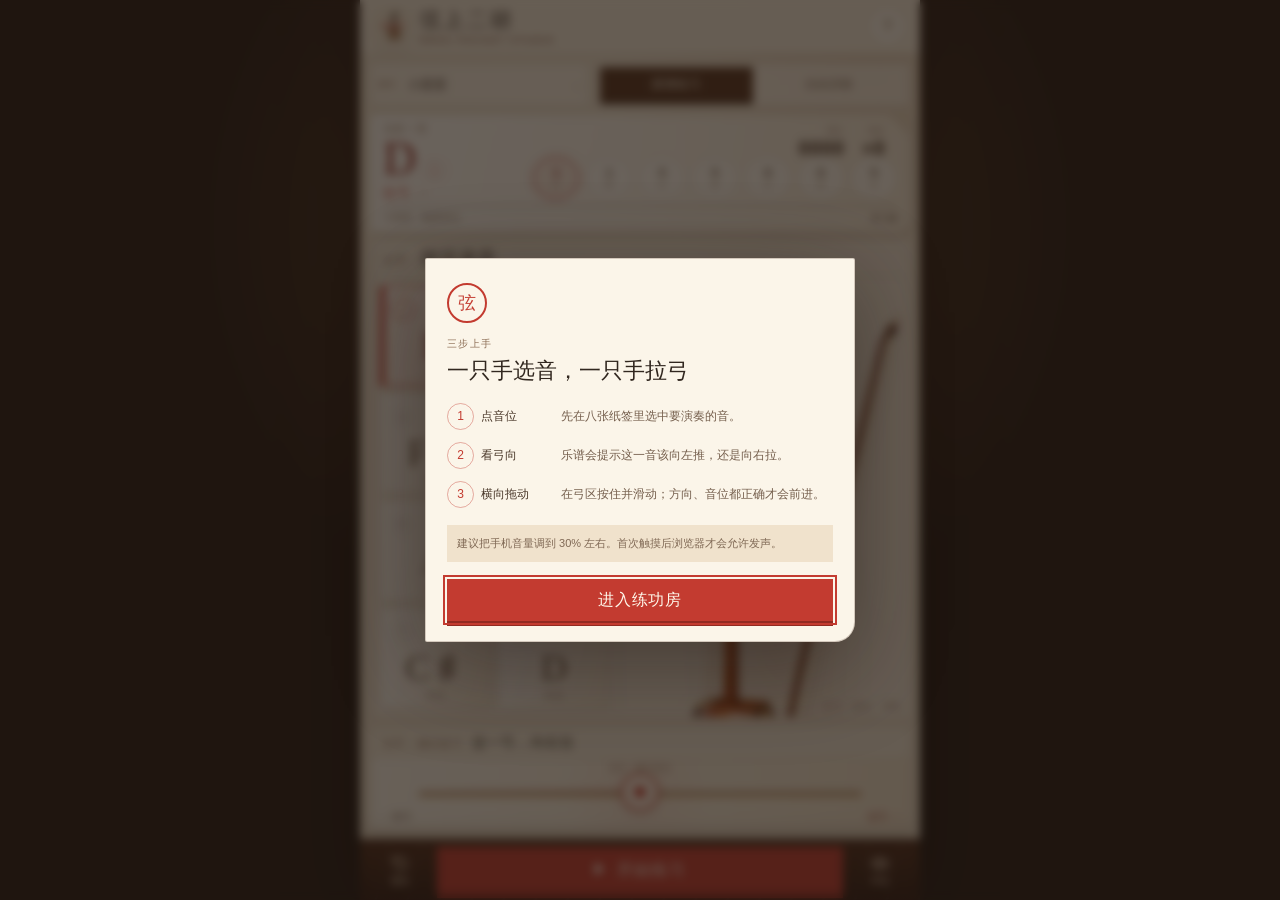
==== index.html @ b18b6581 "Deploy approved prototype-aligned UI" ====
<!doctype html>
<html lang="zh-CN">
  <head>
    <meta charset="UTF-8" />
    <meta name="viewport" content="width=device-width, initial-scale=1, viewport-fit=cover" />
    <meta name="theme-color" content="#efe4cf" />
    <meta name="apple-mobile-web-app-capable" content="yes" />
    <meta name="apple-mobile-web-app-status-bar-style" content="default" />
    <meta name="description" content="为手机触控设计的二胡模拟器与入门练习小游戏" />
    <link rel="manifest" href="./manifest.webmanifest" />
    <link rel="icon" href="./icon.svg" type="image/svg+xml" />
    <title>弦上二胡 · 手机练功房</title>
    <link rel="stylesheet" href="./styles.css" />
  </head>
  <body>
    <div class="app-shell">
      <header class="topbar">
        <div class="brand">
          <img src="./icon.svg" alt="" width="42" height="42" />
          <div>
            <p>ERHU POCKET STUDIO</p>
            <h1>弦上二胡</h1>
          </div>
        </div>
        <button id="helpButton" class="icon-button" type="button" aria-label="打开玩法说明">?</button>
      </header>

      <main class="game" aria-label="手机二胡模拟器">
        <section class="mode-row" aria-label="演奏模式">
          <label class="song-select-wrap" for="songSelect">
            <span>曲目</span>
            <select id="songSelect" aria-label="选择练习曲目"></select>
          </label>
          <div class="segmented-control">
            <button type="button" class="active" data-mode="practice" aria-pressed="true">跟谱练习</button>
            <button type="button" data-mode="free" aria-pressed="false">自由演奏</button>
          </div>
        </section>

        <section class="score-paper" aria-label="乐谱和成绩">
          <div class="score-heading">
            <div>
              <p class="micro-label" id="pieceEyebrow">当前一音 · 拉弓</p>
              <div class="current-note">
                <strong id="currentNote">D</strong>
                <span id="currentScale">1</span>
              </div>
              <span id="scoreBowDirection" class="score-bow-direction">拉弓 →</span>
            </div>
            <div class="stats" aria-label="当前成绩">
              <div><span>得分</span><b id="score">0000</b></div>
              <div><span>连击</span><b id="combo">×0</b></div>
            </div>
          </div>

          <div id="noteLane" class="note-lane" aria-label="接下来的乐谱"></div>
          <div class="progress-track" aria-hidden="true"><span id="progressBar"></span></div>
          <div class="progress-copy"><span id="songSubtitle">八拍入门 · 熟悉音位</span><b id="progressText">0 / 14</b></div>
        </section>

        <section class="instrument-stage" aria-label="二胡音位选择">
          <div class="stage-copy">
            <h2><small>左手 ·</small> 按弦选音</h2>
          </div>

          <div class="instrument-grid">
            <div id="pitchGrid" class="pitch-grid"></div>

            <div class="erhu-illustration" aria-hidden="true">
              <img class="erhu-art" src="./erhu-bow-v2.png" alt="" />
              <span class="erhu-seal">二胡</span>
              <span class="instrument-caption">长弓 · 两弦 · 琴筒</span>
            </div>
          </div>
        </section>

        <section class="bow-section" aria-label="右手拉弓区">
          <div class="bow-heading">
            <div>
              <p class="micro-label">右手 · 横向拖弓</p>
              <h2 id="bowTitle">这一弓，向右拉</h2>
            </div>
            <span id="bowBadge" class="bow-badge">拉弓 →</span>
          </div>

          <button id="bowPad" class="bow-pad target-pull" type="button" aria-label="按住并横向拖动琴弓">
            <span class="bow-ink" aria-hidden="true"></span>
            <span class="bow-line" aria-hidden="true"></span>
            <span class="bow-knob" aria-hidden="true"><i></i></span>
            <span class="bow-copy bow-left">← 推弓</span>
            <span class="bow-copy bow-right">拉弓 →</span>
            <span class="gesture-hint" aria-hidden="true">按住 · 横向拖动</span>
          </button>
        </section>

        <section class="feedback-card" aria-live="polite" aria-atomic="true">
          <span id="feedbackDot" class="feedback-dot"></span>
          <p id="feedback">先点“开始练习”，音符会等你慢慢拉。</p>
          <b id="accuracy">准确率 100%</b>
        </section>
      </main>

      <footer class="practice-dock">
        <button id="resetButton" class="secondary-button" type="button" aria-label="重新开始">
          <svg viewBox="0 0 24 24" aria-hidden="true"><path d="M4 4v6h6M5.7 15a7 7 0 1 0 .3-6.4L4 10" /></svg>
          <span>重来</span>
        </button>
        <button id="startButton" class="primary-button" type="button">
          <span class="play-icon" aria-hidden="true"></span>
          <span id="startButtonText">开始练习</span>
        </button>
        <button id="soundButton" class="secondary-button" type="button" aria-pressed="false" aria-label="关闭声音">
          <svg viewBox="0 0 24 24" aria-hidden="true"><path d="M11 5 6 9H3v6h3l5 4V5Zm4 4a4 4 0 0 1 0 6m2-9a8 8 0 0 1 0 12" /></svg>
          <span>声音</span>
        </button>
      </footer>
    </div>

    <dialog id="guideDialog" class="paper-dialog">
      <div class="dialog-seal" aria-hidden="true">弦</div>
      <p class="micro-label">三步上手</p>
      <h2>一只手选音，一只手拉弓</h2>
      <ol>
        <li><b>点音位</b><span>先在八张纸签里选中要演奏的音。</span></li>
        <li><b>看弓向</b><span>乐谱会提示这一音该向左推，还是向右拉。</span></li>
        <li><b>横向拖动</b><span>在弓区按住并滑动；方向、音位都正确才会前进。</span></li>
      </ol>
      <p class="dialog-tip">建议把手机音量调到 30% 左右。首次触摸后浏览器才会允许发声。</p>
      <button id="enterButton" class="primary-button" type="button">进入练功房</button>
    </dialog>

    <dialog id="resultDialog" class="paper-dialog result-dialog">
      <div class="result-mark" aria-hidden="true">成</div>
      <p class="micro-label">本曲完成</p>
      <h2 id="resultTitle">稳稳拉完《小星星》</h2>
      <div class="result-stats">
        <div><span>得分</span><b id="resultScore">1400</b></div>
        <div><span>准确率</span><b id="resultAccuracy">100%</b></div>
        <div><span>最高连击</span><b id="resultCombo">14</b></div>
      </div>
      <div class="result-actions">
        <button id="resultFreeButton" class="text-button" type="button">自由拉一会儿</button>
        <button id="resultReplayButton" class="primary-button" type="button">再奏一遍</button>
      </div>
    </dialog>

    <script type="module" src="./game.js"></script>
  </body>
</html>
---- styles.css ----
:root {
  color-scheme: light;
  font-family: "Songti SC", "Noto Serif SC", "STSong", "PingFang SC", serif;
  color: #31271f;
  background: #241a14;
  font-synthesis: none;
  --paper: #efe4cf;
  --paper-light: #fbf5e9;
  --ink: #31271f;
  --muted: #876f5b;
  --wood: #56341f;
  --wood-dark: #2d1b12;
  --cinnabar: #c33b30;
  --cinnabar-dark: #922a22;
  --line: rgba(69, 48, 31, 0.17);
  --safe-top: env(safe-area-inset-top, 0px);
  --safe-bottom: env(safe-area-inset-bottom, 0px);
}

* { box-sizing: border-box; }

html,
body {
  width: 100%;
  min-width: 320px;
  height: 100%;
  min-height: 100%;
  margin: 0;
  overflow: hidden;
  background: #241a14;
  overscroll-behavior: none;
  -webkit-text-size-adjust: 100%;
  -webkit-tap-highlight-color: transparent;
}

button,
select { font: inherit; }
button { -webkit-tap-highlight-color: transparent; }
button:focus-visible,
select:focus-visible { outline: 2px solid var(--cinnabar); outline-offset: 2px; }

.app-shell {
  position: relative;
  isolation: isolate;
  display: grid;
  grid-template-rows: auto minmax(0, 1fr) auto;
  width: min(100%, 560px);
  height: 100vh;
  height: 100dvh;
  min-height: 480px;
  margin: 0 auto;
  overflow: hidden;
  background:
    radial-gradient(circle at 91% 6%, rgba(170, 115, 68, 0.12), transparent 27%),
    linear-gradient(94deg, rgba(83, 56, 34, 0.022) 1px, transparent 1px),
    linear-gradient(2deg, rgba(83, 56, 34, 0.018) 1px, transparent 1px),
    var(--paper);
  background-size: auto, 13px 13px, 17px 17px, auto;
  box-shadow: 0 0 70px rgba(0, 0, 0, 0.34);
}

.app-shell::before {
  position: absolute;
  z-index: -1;
  inset: 0;
  content: "";
  pointer-events: none;
  background: radial-gradient(circle at 45% 30%, transparent, rgba(91, 56, 32, 0.06));
}

.topbar {
  position: relative;
  z-index: 8;
  display: flex;
  align-items: center;
  justify-content: space-between;
  min-height: calc(54px + var(--safe-top));
  padding: max(7px, var(--safe-top)) 14px 7px;
  border-bottom: 1px solid var(--line);
  background: rgba(246, 237, 220, 0.9);
  backdrop-filter: blur(16px);
}

.brand { display: flex; align-items: center; gap: 9px; }
.brand img { width: 37px; height: 37px; border-radius: 10px; box-shadow: 0 4px 12px rgba(65, 38, 22, 0.1); }

.brand p,
.micro-label {
  margin: 0;
  color: #8a6b52;
  font-family: ui-sans-serif, -apple-system, BlinkMacSystemFont, "PingFang SC", sans-serif;
  font-size: clamp(8px, 1.1vh, 10px);
  font-weight: 700;
  letter-spacing: 0.13em;
  text-transform: uppercase;
}

.brand h1 {
  margin: 1px 0 0;
  font-size: clamp(17px, 2.5vh, 21px);
  font-weight: 650;
  line-height: 1.05;
  letter-spacing: 0.11em;
}

.icon-button {
  display: grid;
  place-items: center;
  width: 37px;
  height: 37px;
  padding: 0;
  border: 1px solid rgba(73, 49, 31, 0.16);
  border-radius: 50%;
  color: #725742;
  background: rgba(255, 251, 241, 0.58);
  font-family: ui-sans-serif, sans-serif;
  font-size: 16px;
}

.game {
  display: grid;
  grid-template-rows: clamp(36px, 5.5vh, 43px) clamp(92px, 16vh, 132px) minmax(190px, 1fr) clamp(67px, 11.5vh, 92px) clamp(24px, 3.8vh, 30px);
  gap: clamp(5px, 0.9vh, 8px);
  min-height: 0;
  padding: clamp(6px, 1vh, 9px) 10px;
  overflow: hidden;
}

.mode-row {
  display: grid;
  grid-template-columns: minmax(110px, 0.82fr) minmax(174px, 1.18fr);
  gap: 7px;
  min-height: 0;
}

.segmented-control,
.song-select-wrap { min-height: 0; border: 1px solid var(--line); background: rgba(255, 250, 239, 0.52); }
.segmented-control { display: grid; grid-template-columns: 1fr 1fr; padding: 3px; }

.segmented-control button {
  min-width: 0;
  padding: 0 3px;
  border: 0;
  color: #806b57;
  background: transparent;
  font-family: ui-sans-serif, -apple-system, BlinkMacSystemFont, "PingFang SC", sans-serif;
  font-size: clamp(10px, 1.45vh, 12px);
  font-weight: 650;
  white-space: nowrap;
}

.segmented-control button.active { color: #fff8e9; background: var(--wood); box-shadow: 0 2px 0 var(--wood-dark); }

.song-select-wrap {
  position: relative;
  display: grid;
  grid-template-columns: 30px minmax(0, 1fr);
  align-items: center;
  padding: 0 7px;
}

.song-select-wrap::after {
  position: absolute;
  top: 50%;
  right: 7px;
  content: "⌄";
  color: #9c7d60;
  pointer-events: none;
  transform: translateY(-54%);
}

.song-select-wrap > span {
  color: #9c7d60;
  font-family: ui-sans-serif, -apple-system, BlinkMacSystemFont, "PingFang SC", sans-serif;
  font-size: 9px;
}

.song-select-wrap select {
  width: 100%;
  height: 100%;
  min-width: 0;
  padding: 0 15px 0 0;
  overflow: hidden;
  border: 0;
  appearance: none;
  color: #463528;
  background: transparent;
  font-size: clamp(11px, 1.7vh, 13px);
  font-weight: 700;
  text-overflow: ellipsis;
}

.score-paper {
  position: relative;
  min-height: 0;
  padding: clamp(8px, 1.35vh, 12px) 12px clamp(6px, 1vh, 9px);
  overflow: hidden;
  border: 1px solid rgba(75, 51, 31, 0.16);
  border-radius: 2px 2px 13px 2px;
  background:
    linear-gradient(105deg, rgba(255, 253, 247, 0.92), rgba(247, 237, 218, 0.74)),
    repeating-linear-gradient(0deg, transparent 0 5px, rgba(84, 60, 36, 0.026) 6px);
  box-shadow: 5px 6px 0 rgba(76, 49, 27, 0.05);
}

.score-paper::after { position: absolute; top: 0; right: 0; content: ""; border-top: 21px solid #dfcfb3; border-left: 21px solid transparent; opacity: 0.72; }
.score-heading { display: flex; align-items: flex-start; justify-content: space-between; gap: 10px; }
.current-note { display: flex; align-items: baseline; gap: 7px; margin-top: 1px; }

.current-note strong {
  color: var(--cinnabar-dark);
  font-family: Georgia, "Times New Roman", serif;
  font-size: clamp(27px, 4.9vh, 39px);
  font-weight: 500;
  line-height: 0.94;
}

.current-note span {
  display: grid;
  place-items: center;
  min-width: 22px;
  height: 22px;
  border: 1px solid rgba(190, 60, 48, 0.34);
  border-radius: 50%;
  color: var(--cinnabar);
  font-family: ui-sans-serif, sans-serif;
  font-size: 10px;
}

.stats { display: flex; align-items: flex-start; gap: clamp(11px, 3vw, 18px); padding-right: 13px; }
.stats div { text-align: right; }

.stats span,
.progress-copy,
.feedback-card,
.bow-badge,
.pitch-key small,
.key-number,
.scale-note,
.bow-copy,
.gesture-hint,
.instrument-caption,
.stage-copy > p { font-family: ui-sans-serif, -apple-system, BlinkMacSystemFont, "PingFang SC", sans-serif; }

.stats span { display: block; color: #927862; font-size: 8px; letter-spacing: 0.08em; }
.stats b { display: block; margin-top: 1px; color: #4d3a2c; font-family: ui-monospace, SFMono-Regular, Menlo, monospace; font-size: clamp(14px, 2.45vh, 19px); font-variant-numeric: tabular-nums; }

.note-lane {
  display: grid;
  grid-template-columns: repeat(7, minmax(0, 1fr));
  gap: clamp(4px, 1.2vw, 7px);
  min-height: 29px;
  margin-top: clamp(4px, 0.8vh, 8px);
}

.note-token {
  position: relative;
  display: grid;
  place-items: center;
  align-content: center;
  min-width: 0;
  min-height: clamp(29px, 5.3vh, 42px);
  border: 1px solid rgba(74, 52, 34, 0.15);
  border-radius: 50%;
  color: #6c5948;
  background: rgba(255, 253, 246, 0.58);
  font-family: ui-sans-serif, -apple-system, BlinkMacSystemFont, "PingFang SC", sans-serif;
}

.note-token b { font-size: clamp(10px, 1.8vh, 13px); line-height: 1; }
.note-token small { margin-top: 1px; color: #a68c75; font-size: clamp(6px, 0.95vh, 8px); }
.note-token.current { border-color: var(--cinnabar); color: var(--cinnabar-dark); background: #f8e9dc; box-shadow: 0 0 0 4px rgba(195, 59, 48, 0.08); }
.note-token.free-note { font-weight: 700; }
.progress-track { height: 4px; margin-top: clamp(4px, 0.7vh, 7px); overflow: hidden; background: rgba(76, 54, 37, 0.11); }
.progress-track span { display: block; width: 0; height: 100%; background: var(--cinnabar); transition: width 220ms ease; }

.progress-copy {
  display: flex;
  align-items: center;
  justify-content: space-between;
  margin-top: 3px;
  color: #8b745f;
  font-size: clamp(8px, 1.25vh, 10px);
}

.progress-copy b { color: #6d5847; font-variant-numeric: tabular-nums; }

.instrument-stage {
  display: grid;
  grid-template-rows: auto minmax(0, 1fr);
  min-height: 0;
  overflow: hidden;
  border: 1px solid rgba(74, 50, 32, 0.14);
  background: rgba(251, 245, 233, 0.47);
  box-shadow: inset 3px 0 0 rgba(112, 73, 43, 0.12);
}

.stage-copy {
  display: flex;
  align-items: end;
  justify-content: space-between;
  gap: 8px;
  padding: clamp(6px, 1vh, 9px) 10px 5px;
  border-bottom: 1px solid rgba(73, 49, 31, 0.1);
}

.stage-copy h2,
.bow-heading h2 { margin: 1px 0 0; font-size: clamp(14px, 2.1vh, 18px); font-weight: 650; line-height: 1.05; letter-spacing: 0.05em; }
.stage-copy > p { margin: 0; color: #957b65; font-size: clamp(8px, 1.15vh, 10px); white-space: nowrap; }
.stage-copy > p i { display: inline-block; width: 6px; height: 6px; border-radius: 50%; background: var(--cinnabar); }

.instrument-grid {
  display: grid;
  grid-template-columns: minmax(0, 1.04fr) minmax(0, 0.96fr);
  min-height: 0;
  overflow: hidden;
}

.pitch-grid {
  display: grid;
  grid-template-columns: repeat(2, minmax(0, 1fr));
  grid-template-rows: repeat(4, minmax(0, 1fr));
  gap: clamp(4px, 0.75vh, 7px);
  min-width: 0;
  min-height: 0;
  padding: clamp(6px, 0.9vh, 9px);
}

.pitch-key {
  position: relative;
  display: grid;
  grid-template-columns: auto 1fr auto;
  grid-template-rows: 1fr auto;
  align-items: center;
  min-width: 0;
  min-height: 0;
  padding: 3px 6px 2px;
  overflow: hidden;
  border: 1px solid rgba(76, 53, 35, 0.16);
  border-radius: 1px 8px 1px 1px;
  color: #5f4a39;
  background:
    linear-gradient(104deg, rgba(255, 253, 247, 0.9), rgba(240, 226, 203, 0.62)),
    repeating-linear-gradient(0deg, transparent 0 5px, rgba(78, 54, 33, 0.025) 6px);
  box-shadow: 2px 3px 0 rgba(75, 49, 29, 0.055);
  text-align: left;
  transition: border-color 120ms ease, background 120ms ease, transform 120ms ease;
}

.pitch-key::after { position: absolute; top: 0; right: 0; content: ""; border-top: 11px solid rgba(221, 205, 178, 0.75); border-left: 11px solid transparent; }
.pitch-key:active { transform: scale(0.97); }

.pitch-key.active {
  border: 1.5px solid var(--cinnabar);
  color: var(--cinnabar-dark);
  background: linear-gradient(104deg, #fff6eb, #f5dcd0);
  box-shadow: inset 4px 0 0 var(--cinnabar), 2px 3px 0 rgba(126, 38, 31, 0.08);
}

.key-number {
  display: grid;
  grid-row: 1;
  grid-column: 1;
  place-items: center;
  align-self: start;
  width: clamp(16px, 2.5vh, 20px);
  height: clamp(16px, 2.5vh, 20px);
  border: 1px solid rgba(116, 87, 64, 0.28);
  border-radius: 50%;
  font-size: clamp(7px, 1vh, 9px);
}

.pitch-key strong { grid-row: 1; grid-column: 2; justify-self: center; min-width: 0; font-family: Georgia, "Times New Roman", serif; font-size: clamp(18px, 3.4vh, 29px); font-weight: 500; line-height: 1; }
.scale-note { grid-row: 1; grid-column: 3; align-self: center; font-size: clamp(9px, 1.55vh, 12px); font-weight: 700; }
.pitch-key small { grid-row: 2; grid-column: 2 / 4; justify-self: end; color: #9b826e; font-size: clamp(7px, 1.05vh, 9px); }
.pitch-key.active .key-number { border-color: var(--cinnabar); color: var(--cinnabar); }

.erhu-illustration {
  position: relative;
  display: grid;
  place-items: center;
  min-width: 0;
  min-height: 0;
  padding: 4px 5px 13px 2px;
  overflow: hidden;
  border-left: 1px solid rgba(77, 52, 34, 0.12);
  background: radial-gradient(ellipse at 55% 82%, rgba(151, 88, 46, 0.15), transparent 42%);
}

.erhu-svg { display: block; width: 100%; height: 100%; max-height: 100%; overflow: visible; }
.instrument-caption { position: absolute; right: 6px; bottom: 3px; color: #9b8068; font-size: clamp(7px, 1.05vh, 9px); letter-spacing: 0.08em; }
.erhu-string { transition: stroke 140ms ease, stroke-width 140ms ease; }
body[data-string="inner"] .string-inner,
body[data-string="outer"] .string-outer { stroke: var(--cinnabar); stroke-width: 3.4px; }
.erhu-playing-bow { transform-origin: 46px 305px; transition: transform 180ms ease; }
body[data-bowing="pull"] .erhu-playing-bow { transform: translateX(10px) rotate(-1.5deg); }
body[data-bowing="push"] .erhu-playing-bow { transform: translateX(-7px) rotate(1.5deg); }
.svg-sound-waves { opacity: 0; transition: opacity 120ms ease; }
body[data-bowing] .svg-sound-waves { opacity: 0.7; animation: soundPulse 650ms ease-in-out infinite alternate; }

@keyframes soundPulse { to { transform: translateX(4px); opacity: 0.28; } }

.bow-section {
  display: grid;
  grid-template-columns: minmax(108px, 0.66fr) minmax(0, 1.34fr);
  min-height: 0;
  overflow: hidden;
  border: 1px solid rgba(72, 48, 31, 0.14);
  background: rgba(250, 243, 229, 0.52);
}

.bow-heading { display: grid; align-content: center; padding: 6px 8px; border-right: 1px solid rgba(72, 48, 31, 0.12); }

.bow-badge {
  display: inline-flex;
  align-items: center;
  justify-content: center;
  justify-self: start;
  margin-top: 5px;
  padding: 2px 7px;
  border: 1px solid rgba(195, 59, 48, 0.3);
  border-radius: 999px;
  color: var(--cinnabar-dark);
  background: rgba(255, 246, 235, 0.58);
  font-size: clamp(8px, 1.2vh, 10px);
  font-weight: 700;
}

.bow-pad {
  --bow-x: 50%;
  --bow-energy: 0;
  position: relative;
  min-width: 0;
  min-height: 0;
  padding: 0;
  overflow: hidden;
  touch-action: none;
  border: 0;
  color: #755e4b;
  background:
    radial-gradient(circle at var(--bow-x) 50%, rgba(195, 59, 48, calc(0.07 + var(--bow-energy) * 0.09)), transparent 28%),
    linear-gradient(90deg, rgba(255, 253, 246, 0.52), rgba(235, 218, 190, 0.54));
}

.bow-line { position: absolute; top: 45%; right: 11%; left: 11%; height: 2px; background: #8a5437; box-shadow: 0 3px 0 #d2af70; }
.bow-ink { position: absolute; top: calc(45% - 4px); left: 11%; width: calc(var(--bow-x) - 11%); height: 7px; opacity: calc(0.35 + var(--bow-energy) * 0.55); background: linear-gradient(90deg, transparent, rgba(195, 59, 48, 0.38)); }

.bow-knob {
  position: absolute;
  top: 45%;
  left: var(--bow-x);
  display: grid;
  place-items: center;
  width: clamp(25px, 4.8vh, 38px);
  height: clamp(25px, 4.8vh, 38px);
  border: 2px solid var(--cinnabar);
  border-radius: 50%;
  background: #f8eddd;
  box-shadow: 0 3px 9px rgba(79, 43, 25, 0.14);
  transform: translate(-50%, -50%);
  transition: left 70ms linear;
}

.bow-knob i { width: 36%; height: 36%; border-radius: 50%; background: var(--cinnabar); }
.bow-pad.dragging .bow-knob { transform: translate(-50%, -50%) scale(1.08); }
.bow-copy { position: absolute; bottom: 6px; font-size: clamp(7px, 1.05vh, 9px); font-weight: 650; }
.bow-left { left: 8px; }
.bow-right { right: 8px; }
.gesture-hint { position: absolute; top: 5px; left: 50%; color: #a18871; font-size: clamp(7px, 1vh, 9px); white-space: nowrap; transform: translateX(-50%); }
.target-pull .bow-right,
.target-push .bow-left { color: var(--cinnabar-dark); }

.feedback-card {
  display: grid;
  grid-template-columns: auto minmax(0, 1fr) auto;
  align-items: center;
  gap: 7px;
  min-height: 0;
  padding: 0 8px;
  overflow: hidden;
  border: 1px solid rgba(72, 49, 32, 0.12);
  color: #745f4c;
  background: rgba(255, 250, 239, 0.48);
  font-size: clamp(8px, 1.28vh, 10px);
}

.feedback-card p { margin: 0; overflow: hidden; text-overflow: ellipsis; white-space: nowrap; }
.feedback-card b { color: #8f755e; font-size: inherit; white-space: nowrap; }
.feedback-dot { width: 7px; height: 7px; border-radius: 50%; background: #b39a83; }
.feedback-dot.hit { background: #5f8f5c; }
.feedback-dot.miss { background: var(--cinnabar); }

.practice-dock {
  position: relative;
  z-index: 7;
  display: grid;
  grid-template-columns: 60px minmax(0, 1fr) 60px;
  align-items: stretch;
  gap: 7px;
  min-height: calc(61px + var(--safe-bottom));
  padding: 7px 10px calc(7px + var(--safe-bottom));
  border-top: 1px solid rgba(32, 18, 12, 0.62);
  background:
    repeating-linear-gradient(104deg, transparent 0 28px, rgba(255, 255, 255, 0.026) 29px 31px),
    linear-gradient(#4c2a1a, #2e1a12);
  box-shadow: 0 -7px 18px rgba(48, 27, 17, 0.14);
}

.primary-button,
.secondary-button,
.text-button { border: 0; }

.primary-button {
  min-width: 0;
  min-height: 42px;
  padding: 0 15px;
  color: #fff9ec;
  background: var(--cinnabar);
  box-shadow: 0 5px 0 var(--cinnabar-dark);
  font-family: ui-sans-serif, -apple-system, BlinkMacSystemFont, "PingFang SC", sans-serif;
  font-size: clamp(13px, 2vh, 16px);
  font-weight: 750;
  letter-spacing: 0.06em;
}

.primary-button:active { transform: translateY(2px); box-shadow: 0 3px 0 var(--cinnabar-dark); }
.primary-button:disabled { opacity: 0.58; }
.primary-button.paused { background: #78543b; box-shadow: 0 5px 0 #4f3425; }

.play-icon { display: inline-block; margin-right: 7px; border-top: 6px solid transparent; border-bottom: 6px solid transparent; border-left: 9px solid currentColor; }
.paused .play-icon { width: 8px; height: 11px; border: 0; border-right: 3px solid currentColor; border-left: 3px solid currentColor; }

.secondary-button {
  display: grid;
  place-items: center;
  align-content: center;
  gap: 1px;
  padding: 0;
  color: #f0dfc7;
  background: transparent;
  font-family: ui-sans-serif, -apple-system, BlinkMacSystemFont, "PingFang SC", sans-serif;
  font-size: 9px;
}

.secondary-button svg { width: 21px; height: 21px; fill: none; stroke: currentColor; stroke-width: 1.8; stroke-linecap: round; stroke-linejoin: round; }
.secondary-button.muted { color: #b59a7f; }

.paper-dialog {
  width: min(calc(100% - 28px), 430px);
  max-height: calc(100dvh - 32px);
  padding: 24px 21px 20px;
  overflow: auto;
  border: 1px solid rgba(68, 44, 27, 0.22);
  border-radius: 2px 2px 20px 2px;
  color: var(--ink);
  background: var(--paper-light);
  box-shadow: 0 24px 90px rgba(27, 15, 10, 0.42);
}

.paper-dialog::backdrop { background: rgba(30, 20, 14, 0.66); backdrop-filter: blur(5px); }
.paper-dialog h2 { margin: 5px 0 17px; font-size: 22px; }
.paper-dialog ol { display: grid; gap: 12px; margin: 0; padding: 0; list-style: none; counter-reset: guide; }

.paper-dialog li {
  display: grid;
  grid-template-columns: 28px 74px 1fr;
  align-items: center;
  gap: 6px;
  color: #755f4d;
  font-family: ui-sans-serif, -apple-system, BlinkMacSystemFont, "PingFang SC", sans-serif;
  font-size: 12px;
  counter-increment: guide;
}

.paper-dialog li::before { display: grid; place-items: center; width: 25px; height: 25px; border: 1px solid rgba(195, 59, 48, 0.4); border-radius: 50%; color: var(--cinnabar); content: counter(guide); }
.paper-dialog li b { color: #4b392b; }

.dialog-tip {
  margin: 17px 0;
  padding: 10px;
  color: #7f6854;
  background: #f0e2cc;
  font-family: ui-sans-serif, -apple-system, BlinkMacSystemFont, "PingFang SC", sans-serif;
  font-size: 11px;
  line-height: 1.6;
}

.paper-dialog > .primary-button { width: 100%; }
.dialog-seal,
.result-mark { display: grid; place-items: center; width: 40px; height: 40px; margin-bottom: 14px; border: 2px solid var(--cinnabar); border-radius: 50%; color: var(--cinnabar); font-size: 18px; }
.result-mark { width: 58px; height: 58px; margin: 0 auto 14px; border-width: 3px; font-size: 26px; transform: rotate(-6deg); }
.result-dialog { text-align: center; }
.result-stats { display: grid; grid-template-columns: repeat(3, 1fr); gap: 7px; margin: 16px 0 22px; }
.result-stats div { padding: 12px 4px; background: #f0e2cc; }
.result-stats span,
.result-stats b { display: block; font-family: ui-sans-serif, -apple-system, BlinkMacSystemFont, "PingFang SC", sans-serif; }
.result-stats span { color: #8b745f; font-size: 9px; }
.result-stats b { margin-top: 4px; color: #533d2d; font-size: 17px; }
.result-actions { display: grid; grid-template-columns: 0.8fr 1.2fr; gap: 9px; }
.text-button { color: #795f4b; background: transparent; font-family: ui-sans-serif, -apple-system, BlinkMacSystemFont, "PingFang SC", sans-serif; font-size: 12px; }

.hit-flash { animation: hitFlash 330ms ease; }
.miss-shake { animation: missShake 300ms ease; }
@keyframes hitFlash { 50% { box-shadow: inset 0 0 0 3px rgba(80, 135, 78, 0.35); } }
@keyframes missShake { 25%, 75% { transform: translateX(-4px); } 50% { transform: translateX(4px); } }

@media (max-width: 359px) {
  .game { padding-inline: 7px; }
  .mode-row { grid-template-columns: 106px minmax(0, 1fr); gap: 5px; }
  .song-select-wrap { grid-template-columns: 27px minmax(0, 1fr); padding-inline: 5px; }
  .segmented-control button { font-size: 9px; }
  .stage-copy > p { display: none; }
  .pitch-grid { padding-inline: 5px; }
  .pitch-key { padding-inline: 4px; }
  .feedback-card b { display: none; }
}

@media (max-height: 650px) {
  .topbar { min-height: calc(47px + var(--safe-top)); padding-bottom: 5px; }
  .brand img { width: 32px; height: 32px; }
  .brand p { display: none; }
  .brand h1 { margin: 0; font-size: 17px; }
  .icon-button { width: 32px; height: 32px; }
  .game { grid-template-rows: 34px 84px minmax(178px, 1fr) 62px 22px; gap: 4px; padding-block: 5px; }
  .score-paper { padding-block: 6px 4px; }
  .note-lane { margin-top: 3px; }
  .note-token { min-height: 27px; }
  .progress-track { margin-top: 3px; }
  .progress-copy { margin-top: 1px; }
  .stage-copy { padding-block: 4px 3px; }
  .stage-copy > p { display: none; }
  .pitch-grid { gap: 3px; padding-block: 4px; }
  .pitch-key { padding-block: 1px; }
  .instrument-caption { display: none; }
  .bow-heading { padding-block: 4px; }
  .bow-badge { margin-top: 3px; }
  .practice-dock { min-height: calc(56px + var(--safe-bottom)); padding-block: 5px calc(5px + var(--safe-bottom)); }
  .primary-button { min-height: 39px; }
}

@media (max-height: 540px) {
  .app-shell { min-height: 440px; }
  .game { grid-template-rows: 32px 74px minmax(158px, 1fr) 55px 20px; }
  .score-heading .micro-label,
  .progress-copy span { display: none; }
  .note-token:nth-child(n + 6) { display: none; }
  .note-lane { grid-template-columns: repeat(5, minmax(0, 1fr)); }
  .current-note strong { font-size: 25px; }
  .pitch-key small { display: none; }
}

@media (min-width: 700px) {
  body { background: radial-gradient(circle at 50% 25%, #5e3b27, transparent 47%), #241a14; }
}

@media (prefers-reduced-motion: reduce) {
  *,
  *::before,
  *::after { scroll-behavior: auto !important; animation-duration: 0.01ms !important; animation-iteration-count: 1 !important; transition-duration: 0.01ms !important; }
}

/* Approved prototype alignment: compact score, tall instrument stage, full-width bow. */
.brand > div { display: flex; flex-direction: column; }
.brand p { order: 2; margin-top: 3px; }
.brand h1 { order: 1; }

.game {
  position: relative;
  grid-template-rows: clamp(36px, 5.5vh, 43px) clamp(96px, 14vh, 118px) minmax(230px, 1fr) clamp(86px, 12.3vh, 104px);
}

.score-paper {
  display: grid;
  grid-template-columns: minmax(94px, 0.56fr) minmax(0, 1.44fr);
  grid-template-rows: auto minmax(34px, 1fr) auto auto;
  column-gap: 9px;
  padding: clamp(7px, 1.1vh, 10px) 12px 6px;
}

.score-heading { display: contents; }
.score-heading > div:first-child { grid-row: 1 / 3; grid-column: 1; align-self: center; }
.score-heading .stats { grid-row: 1; grid-column: 2; justify-self: end; padding-right: 12px; }
.score-paper .note-lane { grid-row: 2; grid-column: 2; align-self: end; min-height: 0; margin: 2px 0 0; }
.score-paper .progress-track { grid-row: 3; grid-column: 1 / 3; margin-top: 5px; }
.score-paper .progress-copy { grid-row: 4; grid-column: 1 / 3; }
.score-heading .current-note strong { font-size: clamp(32px, 5.8vh, 46px); }

.score-bow-direction {
  display: block;
  margin-top: 3px;
  color: var(--cinnabar);
  font-family: ui-sans-serif, -apple-system, BlinkMacSystemFont, "PingFang SC", sans-serif;
  font-size: clamp(10px, 1.65vh, 13px);
  font-weight: 750;
  letter-spacing: 0.08em;
}

.instrument-stage { grid-template-rows: auto minmax(0, 1fr); }
.stage-copy { align-items: center; min-height: 36px; padding: 5px 12px; }
.stage-copy h2 { margin: 0; font-size: clamp(14px, 2.15vh, 18px); }
.stage-copy h2 small { color: #8a6b52; font-family: ui-sans-serif, -apple-system, BlinkMacSystemFont, "PingFang SC", sans-serif; font-size: 0.61em; letter-spacing: 0.1em; }
.instrument-grid { grid-template-columns: minmax(0, 0.92fr) minmax(0, 1.08fr); }
.pitch-grid { gap: clamp(5px, 0.8vh, 8px); padding: clamp(7px, 1vh, 10px); }

.pitch-key {
  display: grid;
  grid-template: 1fr auto / 1fr;
  place-items: center;
  padding: 5px 4px 4px;
  text-align: center;
}

.pitch-key strong {
  grid-row: 1;
  grid-column: 1;
  align-self: end;
  justify-self: center;
  font-size: clamp(23px, 4.2vh, 36px);
}

.pitch-key small {
  grid-row: 2;
  grid-column: 1;
  justify-self: center;
  margin-top: 3px;
  font-size: clamp(8px, 1.25vh, 10px);
}

.key-number {
  position: absolute;
  z-index: 2;
  top: 6px;
  left: 6px;
  width: clamp(18px, 2.8vh, 23px);
  height: clamp(18px, 2.8vh, 23px);
}

.erhu-illustration { padding: 5px 3px 14px; }
.erhu-art {
  display: block;
  width: 100%;
  height: 100%;
  object-fit: contain;
  object-position: 50% 50%;
  filter: drop-shadow(2px 5px 5px rgba(65, 37, 22, 0.13));
  transition: transform 160ms ease;
}

body[data-bowing="pull"] .erhu-art { transform: translateX(3px) rotate(0.35deg); }
body[data-bowing="push"] .erhu-art { transform: translateX(-3px) rotate(-0.35deg); }

.erhu-seal {
  position: absolute;
  left: 8px;
  top: 45%;
  display: grid;
  place-items: center;
  width: 23px;
  height: 39px;
  border: 1.5px solid rgba(195, 59, 48, 0.68);
  border-radius: 9px;
  color: rgba(195, 59, 48, 0.78);
  font-size: 9px;
  line-height: 1.1;
  writing-mode: vertical-rl;
}

.instrument-caption { right: 7px; bottom: 3px; }

.bow-section {
  grid-template-columns: 1fr;
  grid-template-rows: auto minmax(0, 1fr);
}

.bow-heading {
  display: flex;
  align-items: center;
  justify-content: space-between;
  min-height: 31px;
  padding: 4px 12px 2px;
  border-right: 0;
  border-bottom: 1px solid rgba(72, 48, 31, 0.1);
}

.bow-heading > div { display: flex; align-items: baseline; gap: 9px; }
.bow-heading h2 { margin: 0; font-size: clamp(11px, 1.7vh, 14px); }
.bow-badge { display: none; }
.bow-pad { min-height: 0; }
.bow-line { top: 48%; right: 9%; left: 9%; }
.bow-ink { top: calc(48% - 4px); left: 9%; }
.bow-knob { top: 48%; }
.gesture-hint { top: 4px; }
.bow-copy { bottom: 5px; font-size: clamp(8px, 1.2vh, 10px); }

.feedback-card {
  position: absolute;
  width: 1px;
  height: 1px;
  padding: 0;
  overflow: hidden;
  clip: rect(0 0 0 0);
  clip-path: inset(50%);
  border: 0;
  white-space: nowrap;
}

@media (max-width: 359px) {
  .score-paper { grid-template-columns: 88px minmax(0, 1fr); column-gap: 6px; padding-inline: 9px; }
  .score-heading .stats { padding-right: 8px; }
  .instrument-grid { grid-template-columns: minmax(0, 0.95fr) minmax(0, 1.05fr); }
  .erhu-seal { display: none; }
}

@media (max-height: 650px) {
  .game { grid-template-rows: 34px 78px minmax(208px, 1fr) 72px; }
  .score-paper { grid-template-rows: auto minmax(28px, 1fr) auto auto; padding-block: 5px 3px; }
  .score-heading .current-note strong { font-size: 30px; }
  .score-bow-direction { margin-top: 1px; font-size: 9px; }
  .score-paper .note-token { min-height: 27px; }
  .score-paper .progress-track { margin-top: 3px; }
  .stage-copy { min-height: 30px; padding-block: 3px; }
  .pitch-grid { gap: 4px; padding: 5px; }
  .key-number { top: 4px; left: 4px; }
  .bow-heading { min-height: 25px; padding-block: 2px 1px; }
}

@media (max-height: 540px) {
  .game { grid-template-rows: 32px 70px minmax(186px, 1fr) 61px; gap: 3px; padding-block: 3px; }
  .score-paper .note-token:nth-child(n + 6) { display: none; }
  .score-paper .note-lane { grid-template-columns: repeat(5, minmax(0, 1fr)); }
  .pitch-key strong { font-size: 21px; }
  .pitch-key small { display: block; }
  .instrument-caption { display: none; }
}
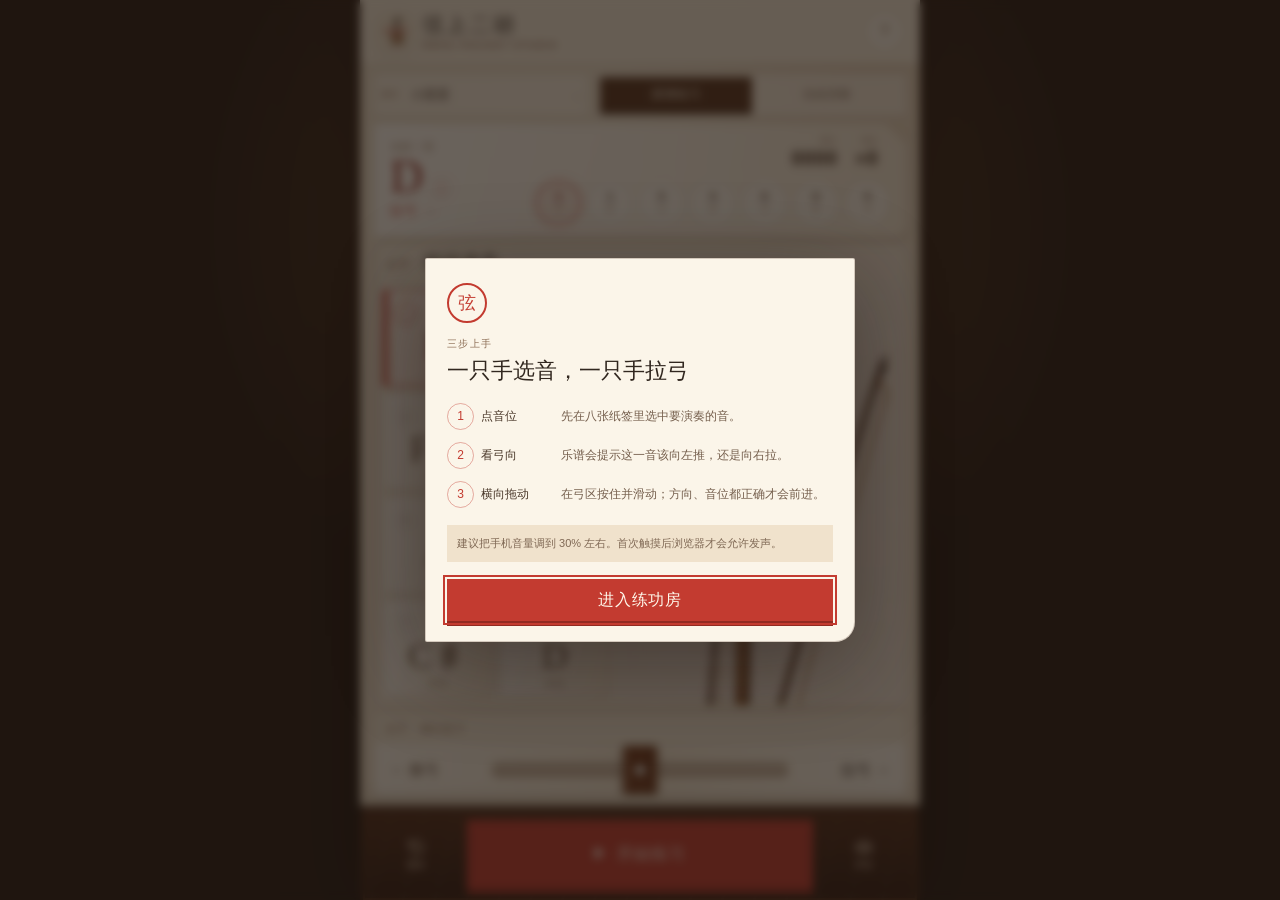
==== commit ec374b57: "Deploy approved 853x1880 reference proportions" ====
--- a/index.html
+++ b/index.html
@@ -10,7 +10,7 @@
     <link rel="manifest" href="./manifest.webmanifest" />
     <link rel="icon" href="./icon.svg" type="image/svg+xml" />
     <title>弦上二胡 · 手机练功房</title>
-    <link rel="stylesheet" href="./styles.css" />
+    <link rel="stylesheet" href="./styles.css?v=5" />
   </head>
   <body>
     <div class="app-shell">
@@ -67,7 +67,7 @@
             <div id="pitchGrid" class="pitch-grid"></div>
 
             <div class="erhu-illustration" aria-hidden="true">
-              <img class="erhu-art" src="./erhu-bow-v2.png" alt="" />
+              <img class="erhu-art" src="./erhu-panel-approved.png?v=5" alt="" />
               <span class="erhu-seal">二胡</span>
               <span class="instrument-caption">长弓 · 两弦 · 琴筒</span>
             </div>
@@ -144,6 +144,6 @@
       </div>
     </dialog>
 
-    <script type="module" src="./game.js"></script>
+    <script type="module" src="./game.js?v=5"></script>
   </body>
 </html>
--- a/styles.css
+++ b/styles.css
@@ -832,3 +832,127 @@
   .pitch-key small { display: block; }
   .instrument-caption { display: none; }
 }
+
+/* Pixel-proportion pass based on the approved 853 × 1880 mobile reference. */
+.topbar {
+  min-height: calc(clamp(52px, 7.6vh, 64px) + var(--safe-top));
+  padding-inline: clamp(12px, 3.1vw, 17px);
+}
+
+.game {
+  grid-template-rows: clamp(34px, 5vh, 43px) clamp(94px, 13.5vh, 114px) minmax(220px, 1fr) clamp(68px, 10vh, 84px);
+  gap: clamp(5px, 0.8vh, 7px);
+  padding: clamp(6px, 1vh, 9px) clamp(10px, 3vw, 13px);
+}
+
+.score-paper {
+  grid-template-rows: auto minmax(35px, 1fr);
+  padding: clamp(9px, 1.25vh, 12px) clamp(12px, 3.4vw, 16px);
+}
+
+.score-heading > div:first-child { grid-row: 1 / 3; }
+.score-paper .note-lane { grid-row: 2; }
+.score-paper .progress-track,
+.score-paper .progress-copy { display: none; }
+.score-paper .note-token { min-height: clamp(34px, 5.3vh, 44px); }
+
+.instrument-caption { display: none; }
+.erhu-illustration {
+  background:
+    radial-gradient(ellipse at 18% 24%, rgba(91, 109, 69, 0.08) 0 4px, transparent 5px),
+    radial-gradient(ellipse at 24% 31%, rgba(91, 109, 69, 0.07) 0 7px, transparent 8px),
+    radial-gradient(ellipse at 13% 38%, rgba(91, 109, 69, 0.065) 0 6px, transparent 7px),
+    linear-gradient(104deg, transparent 0 18%, rgba(91, 109, 69, 0.045) 18.5% 19%, transparent 19.5%),
+    rgba(251, 245, 233, 0.34);
+}
+
+.erhu-art {
+  width: 100%;
+  height: 100%;
+  object-position: 50% 50%;
+  filter: none;
+}
+
+.erhu-seal { display: none; }
+
+.bow-heading { min-height: clamp(23px, 3.4vh, 29px); }
+.bow-heading h2,
+.bow-badge,
+.gesture-hint,
+.bow-ink { display: none; }
+
+.bow-pad {
+  background: linear-gradient(90deg, rgba(255, 253, 246, 0.64), rgba(242, 229, 207, 0.52), rgba(255, 253, 246, 0.64));
+}
+
+.bow-line {
+  top: 50%;
+  right: 22%;
+  left: 22%;
+  height: 15px;
+  border: 0;
+  border-radius: 8px;
+  background:
+    repeating-linear-gradient(90deg, rgba(91, 70, 53, 0.24) 0 1px, transparent 1px 10px),
+    linear-gradient(180deg, #c5b39e 0 42%, #e2d7c9 42% 58%, #bda994 58% 100%);
+  box-shadow: inset 0 1px 2px rgba(62, 43, 30, 0.18);
+  transform: translateY(-50%);
+}
+
+.bow-knob {
+  top: 50%;
+  left: clamp(23%, var(--bow-x), 77%);
+  width: clamp(27px, 7.6vw, 35px);
+  height: clamp(39px, 6.2vh, 49px);
+  border: 1px solid #3e2418;
+  border-radius: 3px;
+  background:
+    linear-gradient(90deg, rgba(255, 255, 255, 0.12), transparent 20% 76%, rgba(30, 14, 8, 0.22)),
+    repeating-linear-gradient(90deg, #6a351e 0 4px, #8c4b27 5px 8px, #542917 9px 12px);
+  box-shadow: 0 4px 6px rgba(55, 33, 21, 0.25), inset 0 0 0 2px rgba(209, 153, 91, 0.25);
+}
+
+.bow-knob i {
+  width: 11px;
+  height: 11px;
+  border: 1px solid #6f5a49;
+  background: #fffdf5;
+  box-shadow: inset 0 1px 2px rgba(79, 57, 40, 0.18);
+}
+
+.bow-copy {
+  top: 50%;
+  bottom: auto;
+  color: #4d3829;
+  font-size: clamp(11px, 1.85vh, 15px);
+  transform: translateY(-50%);
+}
+
+.bow-left { left: clamp(10px, 3.3vw, 16px); }
+.bow-right { right: clamp(10px, 3.3vw, 16px); }
+.target-pull .bow-right,
+.target-push .bow-left { color: var(--ink); }
+
+.practice-dock {
+  grid-template-columns: clamp(62px, 22vw, 88px) minmax(0, 1fr) clamp(62px, 22vw, 88px);
+  min-height: calc(clamp(72px, 11.2vh, 94px) + var(--safe-bottom));
+  padding: clamp(8px, 1.25vh, 11px) 9px calc(clamp(8px, 1.25vh, 11px) + var(--safe-bottom));
+  border: 3px solid #2b180f;
+  border-bottom: 0;
+  box-shadow: inset 0 0 0 2px rgba(137, 85, 49, 0.34), 0 -7px 18px rgba(48, 27, 17, 0.14);
+}
+
+.practice-dock .primary-button { min-height: 47px; }
+
+@media (max-height: 650px) {
+  .topbar { min-height: calc(clamp(48px, 7.6vh, 54px) + var(--safe-top)); }
+  .game { grid-template-rows: clamp(32px, 5vh, 35px) clamp(82px, 13.5vh, 94px) minmax(192px, 1fr) clamp(62px, 10vh, 70px); }
+  .score-paper { padding-block: 6px; }
+  .score-paper .note-token { min-height: 29px; }
+  .practice-dock { min-height: calc(clamp(66px, 11.2vh, 76px) + var(--safe-bottom)); }
+}
+
+@media (max-height: 540px) {
+  .game { grid-template-rows: 31px 72px minmax(174px, 1fr) 58px; }
+  .practice-dock { min-height: calc(61px + var(--safe-bottom)); }
+}
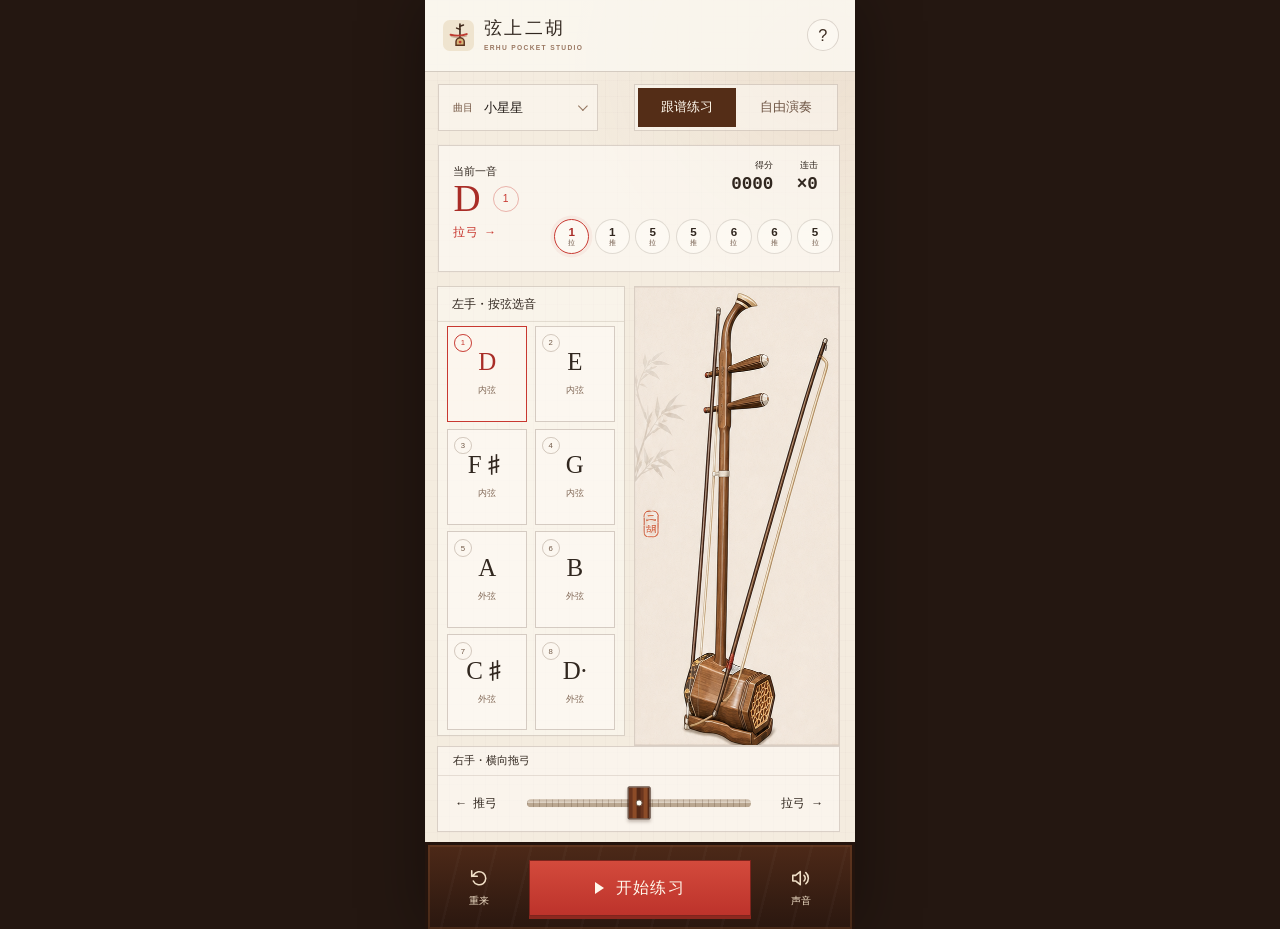
==== commit d13414bd: "部署 v10 固定比例网页版" ====
--- a/index.html
+++ b/index.html
@@ -3,113 +3,102 @@
   <head>
     <meta charset="UTF-8" />
     <meta name="viewport" content="width=device-width, initial-scale=1, viewport-fit=cover" />
-    <meta name="theme-color" content="#efe4cf" />
+    <meta name="theme-color" content="#f4ecdf" />
     <meta name="apple-mobile-web-app-capable" content="yes" />
     <meta name="apple-mobile-web-app-status-bar-style" content="default" />
-    <meta name="description" content="为手机触控设计的二胡模拟器与入门练习小游戏" />
+    <meta name="description" content="弦上二胡手机练功房" />
     <link rel="manifest" href="./manifest.webmanifest" />
     <link rel="icon" href="./icon.svg" type="image/svg+xml" />
-    <title>弦上二胡 · 手机练功房</title>
-    <link rel="stylesheet" href="./styles.css?v=5" />
+    <link rel="stylesheet" href="./styles.css?v=10" />
+    <title>弦上二胡 · Erhu Pocket Studio</title>
   </head>
   <body>
     <div class="app-shell">
       <header class="topbar">
         <div class="brand">
-          <img src="./icon.svg" alt="" width="42" height="42" />
-          <div>
+          <img src="./icon.svg" alt="" />
+          <div class="brand-copy">
+            <h1>弦上二胡</h1>
             <p>ERHU POCKET STUDIO</p>
-            <h1>弦上二胡</h1>
           </div>
         </div>
-        <button id="helpButton" class="icon-button" type="button" aria-label="打开玩法说明">?</button>
+        <button id="helpButton" class="help-button" type="button" aria-label="打开玩法说明">?</button>
       </header>
 
       <main class="game" aria-label="手机二胡模拟器">
-        <section class="mode-row" aria-label="演奏模式">
-          <label class="song-select-wrap" for="songSelect">
+        <section class="mode-row" aria-label="曲目和演奏模式">
+          <label class="song-picker" for="songSelect">
             <span>曲目</span>
             <select id="songSelect" aria-label="选择练习曲目"></select>
+            <i aria-hidden="true"></i>
           </label>
-          <div class="segmented-control">
-            <button type="button" class="active" data-mode="practice" aria-pressed="true">跟谱练习</button>
+          <div class="mode-tabs">
+            <button class="active" type="button" data-mode="practice" aria-pressed="true">跟谱练习</button>
             <button type="button" data-mode="free" aria-pressed="false">自由演奏</button>
           </div>
         </section>
 
-        <section class="score-paper" aria-label="乐谱和成绩">
-          <div class="score-heading">
-            <div>
-              <p class="micro-label" id="pieceEyebrow">当前一音 · 拉弓</p>
-              <div class="current-note">
-                <strong id="currentNote">D</strong>
-                <span id="currentScale">1</span>
-              </div>
-              <span id="scoreBowDirection" class="score-bow-direction">拉弓 →</span>
+        <section class="score-paper" aria-label="当前音符和成绩">
+          <div class="current-block">
+            <p id="pieceEyebrow">当前一音</p>
+            <div class="current-note-row">
+              <strong id="currentNote">D</strong>
+              <span id="currentScale">1</span>
             </div>
-            <div class="stats" aria-label="当前成绩">
-              <div><span>得分</span><b id="score">0000</b></div>
-              <div><span>连击</span><b id="combo">×0</b></div>
-            </div>
+            <b id="scoreBowDirection">拉弓 →</b>
+          </div>
+
+          <div class="stats" aria-label="当前成绩">
+            <div><span>得分</span><b id="score">0000</b></div>
+            <div><span>连击</span><b id="combo">×0</b></div>
           </div>
 
           <div id="noteLane" class="note-lane" aria-label="接下来的乐谱"></div>
-          <div class="progress-track" aria-hidden="true"><span id="progressBar"></span></div>
-          <div class="progress-copy"><span id="songSubtitle">八拍入门 · 熟悉音位</span><b id="progressText">0 / 14</b></div>
+          <span id="progressBar" class="hidden-state"></span>
+          <span id="progressText" class="hidden-state"></span>
+          <span id="songSubtitle" class="hidden-state"></span>
         </section>
 
-        <section class="instrument-stage" aria-label="二胡音位选择">
-          <div class="stage-copy">
-            <h2><small>左手 ·</small> 按弦选音</h2>
+        <section class="instrument-stage" aria-label="左手音位与二胡">
+          <div class="instrument-left">
+            <div class="stage-heading">左手・按弦选音</div>
+            <div id="pitchGrid" class="pitch-grid"></div>
           </div>
-
-          <div class="instrument-grid">
-            <div id="pitchGrid" class="pitch-grid"></div>
-
-            <div class="erhu-illustration" aria-hidden="true">
-              <img class="erhu-art" src="./erhu-panel-approved.png?v=5" alt="" />
-              <span class="erhu-seal">二胡</span>
-              <span class="instrument-caption">长弓 · 两弦 · 琴筒</span>
-            </div>
+          <div class="instrument-spacer" aria-hidden="true"></div>
+          <div class="instrument-art" aria-hidden="true">
+            <img class="erhu-image" src="./erhu-panel.png?v=10" alt="" />
           </div>
         </section>
 
-        <section class="bow-section" aria-label="右手拉弓区">
-          <div class="bow-heading">
-            <div>
-              <p class="micro-label">右手 · 横向拖弓</p>
-              <h2 id="bowTitle">这一弓，向右拉</h2>
-            </div>
-            <span id="bowBadge" class="bow-badge">拉弓 →</span>
-          </div>
-
+        <section class="bow-section" aria-label="右手横向拖弓">
+          <div class="bow-heading">右手・横向拖弓</div>
           <button id="bowPad" class="bow-pad target-pull" type="button" aria-label="按住并横向拖动琴弓">
-            <span class="bow-ink" aria-hidden="true"></span>
-            <span class="bow-line" aria-hidden="true"></span>
+            <span class="bow-copy bow-left">←&nbsp; 推弓</span>
+            <span class="bow-track" aria-hidden="true"></span>
             <span class="bow-knob" aria-hidden="true"><i></i></span>
-            <span class="bow-copy bow-left">← 推弓</span>
-            <span class="bow-copy bow-right">拉弓 →</span>
-            <span class="gesture-hint" aria-hidden="true">按住 · 横向拖动</span>
+            <span class="bow-copy bow-right">拉弓&nbsp; →</span>
           </button>
+          <span id="bowTitle" class="hidden-state"></span>
+          <span id="bowBadge" class="hidden-state"></span>
         </section>
 
-        <section class="feedback-card" aria-live="polite" aria-atomic="true">
-          <span id="feedbackDot" class="feedback-dot"></span>
-          <p id="feedback">先点“开始练习”，音符会等你慢慢拉。</p>
-          <b id="accuracy">准确率 100%</b>
-        </section>
+        <div class="hidden-state" aria-live="polite">
+          <span id="feedbackDot"></span>
+          <span id="feedback"></span>
+          <span id="accuracy"></span>
+        </div>
       </main>
 
       <footer class="practice-dock">
-        <button id="resetButton" class="secondary-button" type="button" aria-label="重新开始">
+        <button id="resetButton" class="dock-side" type="button" aria-label="重新开始">
           <svg viewBox="0 0 24 24" aria-hidden="true"><path d="M4 4v6h6M5.7 15a7 7 0 1 0 .3-6.4L4 10" /></svg>
           <span>重来</span>
         </button>
-        <button id="startButton" class="primary-button" type="button">
+        <button id="startButton" class="start-button" type="button">
           <span class="play-icon" aria-hidden="true"></span>
           <span id="startButtonText">开始练习</span>
         </button>
-        <button id="soundButton" class="secondary-button" type="button" aria-pressed="false" aria-label="关闭声音">
+        <button id="soundButton" class="dock-side" type="button" aria-pressed="false" aria-label="关闭声音">
           <svg viewBox="0 0 24 24" aria-hidden="true"><path d="M11 5 6 9H3v6h3l5 4V5Zm4 4a4 4 0 0 1 0 6m2-9a8 8 0 0 1 0 12" /></svg>
           <span>声音</span>
         </button>
@@ -117,21 +106,18 @@
     </div>
 
     <dialog id="guideDialog" class="paper-dialog">
-      <div class="dialog-seal" aria-hidden="true">弦</div>
-      <p class="micro-label">三步上手</p>
+      <p>三步上手</p>
       <h2>一只手选音，一只手拉弓</h2>
       <ol>
-        <li><b>点音位</b><span>先在八张纸签里选中要演奏的音。</span></li>
-        <li><b>看弓向</b><span>乐谱会提示这一音该向左推，还是向右拉。</span></li>
-        <li><b>横向拖动</b><span>在弓区按住并滑动；方向、音位都正确才会前进。</span></li>
+        <li><b>点音位</b><span>先从八张音位卡里选音。</span></li>
+        <li><b>看弓向</b><span>看当前音提示向左推或向右拉。</span></li>
+        <li><b>横向拖动</b><span>在弓区按住并横向滑动。</span></li>
       </ol>
-      <p class="dialog-tip">建议把手机音量调到 30% 左右。首次触摸后浏览器才会允许发声。</p>
-      <button id="enterButton" class="primary-button" type="button">进入练功房</button>
+      <button id="enterButton" class="dialog-button" type="button">进入练功房</button>
     </dialog>
 
     <dialog id="resultDialog" class="paper-dialog result-dialog">
-      <div class="result-mark" aria-hidden="true">成</div>
-      <p class="micro-label">本曲完成</p>
+      <p>本曲完成</p>
       <h2 id="resultTitle">稳稳拉完《小星星》</h2>
       <div class="result-stats">
         <div><span>得分</span><b id="resultScore">1400</b></div>
@@ -139,11 +125,11 @@
         <div><span>最高连击</span><b id="resultCombo">14</b></div>
       </div>
       <div class="result-actions">
-        <button id="resultFreeButton" class="text-button" type="button">自由拉一会儿</button>
-        <button id="resultReplayButton" class="primary-button" type="button">再奏一遍</button>
+        <button id="resultFreeButton" type="button">自由拉一会儿</button>
+        <button id="resultReplayButton" class="dialog-button" type="button">再奏一遍</button>
       </div>
     </dialog>
 
-    <script type="module" src="./game.js?v=5"></script>
+    <script type="module" src="./game.js?v=10"></script>
   </body>
 </html>
--- a/styles.css
+++ b/styles.css
@@ -1,958 +1,280 @@
 :root {
   color-scheme: light;
-  font-family: "Songti SC", "Noto Serif SC", "STSong", "PingFang SC", serif;
-  color: #31271f;
-  background: #241a14;
+  --paper: #f4ecdf;
+  --paper-card: rgba(255, 252, 246, 0.58);
+  --ink: #31271f;
+  --muted: #876e59;
+  --line: rgba(79, 55, 37, 0.19);
+  --red: #c83830;
+  --red-dark: #a92d27;
+  --wood: #57301a;
+  font-family: "Songti SC", "STSong", "Noto Serif SC", "PingFang SC", serif;
+  color: var(--ink);
+  background: #241711;
   font-synthesis: none;
-  --paper: #efe4cf;
-  --paper-light: #fbf5e9;
-  --ink: #31271f;
-  --muted: #876f5b;
-  --wood: #56341f;
-  --wood-dark: #2d1b12;
-  --cinnabar: #c33b30;
-  --cinnabar-dark: #922a22;
-  --line: rgba(69, 48, 31, 0.17);
-  --safe-top: env(safe-area-inset-top, 0px);
-  --safe-bottom: env(safe-area-inset-bottom, 0px);
 }
 
 * { box-sizing: border-box; }
 
 html,
 body {
-  width: 100%;
   min-width: 320px;
-  height: 100%;
   min-height: 100%;
   margin: 0;
-  overflow: hidden;
-  background: #241a14;
-  overscroll-behavior: none;
+  overflow-x: hidden;
+  overflow-y: auto;
+  background: #241711;
   -webkit-text-size-adjust: 100%;
   -webkit-tap-highlight-color: transparent;
 }
 
+body { display: flex; justify-content: center; }
 button,
 select { font: inherit; }
 button { -webkit-tap-highlight-color: transparent; }
 button:focus-visible,
-select:focus-visible { outline: 2px solid var(--cinnabar); outline-offset: 2px; }
+select:focus-visible { outline: 2px solid var(--red); outline-offset: 2px; }
 
 .app-shell {
-  position: relative;
-  isolation: isolate;
-  display: grid;
-  grid-template-rows: auto minmax(0, 1fr) auto;
-  width: min(100%, 560px);
-  height: 100vh;
-  height: 100dvh;
-  min-height: 480px;
-  margin: 0 auto;
+  container-type: inline-size;
+  display: grid;
+  grid-template-rows: 142fr 1529fr 172fr;
+  width: min(100vw, 430px);
+  height: auto;
+  aspect-ratio: 853 / 1843;
   overflow: hidden;
   background:
-    radial-gradient(circle at 91% 6%, rgba(170, 115, 68, 0.12), transparent 27%),
-    linear-gradient(94deg, rgba(83, 56, 34, 0.022) 1px, transparent 1px),
-    linear-gradient(2deg, rgba(83, 56, 34, 0.018) 1px, transparent 1px),
+    radial-gradient(circle at 91% 7%, rgba(169, 112, 68, 0.09), transparent 26%),
+    linear-gradient(90deg, rgba(82, 55, 34, 0.018) 1px, transparent 1px),
+    linear-gradient(rgba(82, 55, 34, 0.015) 1px, transparent 1px),
     var(--paper);
-  background-size: auto, 13px 13px, 17px 17px, auto;
-  box-shadow: 0 0 70px rgba(0, 0, 0, 0.34);
-}
-
-.app-shell::before {
-  position: absolute;
-  z-index: -1;
-  inset: 0;
-  content: "";
-  pointer-events: none;
-  background: radial-gradient(circle at 45% 30%, transparent, rgba(91, 56, 32, 0.06));
+  background-size: auto, 12px 12px, 16px 16px, auto;
+  box-shadow: 0 0 60px rgba(0, 0, 0, 0.35);
 }
 
 .topbar {
-  position: relative;
-  z-index: 8;
   display: flex;
   align-items: center;
   justify-content: space-between;
-  min-height: calc(54px + var(--safe-top));
-  padding: max(7px, var(--safe-top)) 14px 7px;
-  border-bottom: 1px solid var(--line);
-  background: rgba(246, 237, 220, 0.9);
-  backdrop-filter: blur(16px);
-}
-
-.brand { display: flex; align-items: center; gap: 9px; }
-.brand img { width: 37px; height: 37px; border-radius: 10px; box-shadow: 0 4px 12px rgba(65, 38, 22, 0.1); }
-
-.brand p,
-.micro-label {
-  margin: 0;
-  color: #8a6b52;
-  font-family: ui-sans-serif, -apple-system, BlinkMacSystemFont, "PingFang SC", sans-serif;
-  font-size: clamp(8px, 1.1vh, 10px);
-  font-weight: 700;
-  letter-spacing: 0.13em;
-  text-transform: uppercase;
-}
-
-.brand h1 {
-  margin: 1px 0 0;
-  font-size: clamp(17px, 2.5vh, 21px);
-  font-weight: 650;
-  line-height: 1.05;
-  letter-spacing: 0.11em;
-}
-
-.icon-button {
+  min-height: 0;
+  padding: env(safe-area-inset-top, 0) 3.8cqw 0 4.3cqw;
+  border-bottom: 1px solid rgba(78, 54, 36, 0.22);
+  background: rgba(251, 247, 240, 0.88);
+}
+
+.brand { display: flex; align-items: center; gap: 2.3cqw; }
+.brand > img { width: 7.1cqw; height: 7.1cqw; }
+.brand-copy { display: flex; flex-direction: column; }
+.brand h1 { margin: 0; font-size: 4.2cqw; font-weight: 600; line-height: 1.05; letter-spacing: 0.13em; }
+.brand p { margin: 1.4cqw 0 0; color: #9a7862; font-family: sans-serif; font-size: 1.55cqw; font-weight: 650; letter-spacing: 0.2em; }
+
+.help-button {
   display: grid;
   place-items: center;
-  width: 37px;
-  height: 37px;
+  width: 7.4cqw;
+  height: 7.4cqw;
   padding: 0;
-  border: 1px solid rgba(73, 49, 31, 0.16);
+  border: 1px solid rgba(77, 54, 37, 0.18);
   border-radius: 50%;
-  color: #725742;
-  background: rgba(255, 251, 241, 0.58);
-  font-family: ui-sans-serif, sans-serif;
-  font-size: 16px;
-}
-
-.game {
-  display: grid;
-  grid-template-rows: clamp(36px, 5.5vh, 43px) clamp(92px, 16vh, 132px) minmax(190px, 1fr) clamp(67px, 11.5vh, 92px) clamp(24px, 3.8vh, 30px);
-  gap: clamp(5px, 0.9vh, 8px);
-  min-height: 0;
-  padding: clamp(6px, 1vh, 9px) 10px;
-  overflow: hidden;
-}
+  color: #3d2c21;
+  background: rgba(255, 253, 248, 0.45);
+  font-family: sans-serif;
+  font-size: 3.8cqw;
+  line-height: 1;
+}
+
+.game { position: relative; min-height: 0; overflow: hidden; }
 
 .mode-row {
-  display: grid;
-  grid-template-columns: minmax(110px, 0.82fr) minmax(174px, 1.18fr);
-  gap: 7px;
-  min-height: 0;
-}
-
-.segmented-control,
-.song-select-wrap { min-height: 0; border: 1px solid var(--line); background: rgba(255, 250, 239, 0.52); }
-.segmented-control { display: grid; grid-template-columns: 1fr 1fr; padding: 3px; }
-
-.segmented-control button {
-  min-width: 0;
-  padding: 0 3px;
-  border: 0;
-  color: #806b57;
-  background: transparent;
-  font-family: ui-sans-serif, -apple-system, BlinkMacSystemFont, "PingFang SC", sans-serif;
-  font-size: clamp(10px, 1.45vh, 12px);
-  font-weight: 650;
-  white-space: nowrap;
-}
-
-.segmented-control button.active { color: #fff8e9; background: var(--wood); box-shadow: 0 2px 0 var(--wood-dark); }
-
-.song-select-wrap {
+  position: absolute;
+  top: 1.64%;
+  right: 3.85%;
+  left: 3.05%;
+  display: grid;
+  grid-template-columns: 40% 51%;
+  justify-content: space-between;
+  height: 6.08%;
+}
+
+.song-picker,
+.mode-tabs { border: 1px solid var(--line); background: rgba(255, 252, 246, 0.52); }
+
+.song-picker {
   position: relative;
   display: grid;
-  grid-template-columns: 30px minmax(0, 1fr);
+  grid-template-columns: auto 1fr;
   align-items: center;
-  padding: 0 7px;
-}
-
-.song-select-wrap::after {
-  position: absolute;
-  top: 50%;
-  right: 7px;
-  content: "⌄";
-  color: #9c7d60;
-  pointer-events: none;
-  transform: translateY(-54%);
-}
-
-.song-select-wrap > span {
-  color: #9c7d60;
-  font-family: ui-sans-serif, -apple-system, BlinkMacSystemFont, "PingFang SC", sans-serif;
-  font-size: 9px;
-}
-
-.song-select-wrap select {
-  width: 100%;
-  height: 100%;
-  min-width: 0;
-  padding: 0 15px 0 0;
-  overflow: hidden;
-  border: 0;
-  appearance: none;
-  color: #463528;
-  background: transparent;
-  font-size: clamp(11px, 1.7vh, 13px);
-  font-weight: 700;
-  text-overflow: ellipsis;
-}
+  gap: 2.7cqw;
+  padding: 0 3.2cqw;
+}
+
+.song-picker > span { color: #725441; font-size: 2.4cqw; }
+.song-picker select { width: 100%; height: 100%; min-width: 0; padding: 0 3cqw 0 0; border: 0; appearance: none; color: #211a16; background: transparent; font-size: 3.1cqw; font-weight: 650; }
+.song-picker i { position: absolute; right: 2.8cqw; width: 1.6cqw; height: 1.6cqw; border-right: 0.3cqw solid #92745e; border-bottom: 0.3cqw solid #92745e; transform: rotate(45deg) translateY(-30%); }
+
+.mode-tabs { display: grid; grid-template-columns: 1fr 1fr; padding: 0.65cqw; }
+.mode-tabs button { min-width: 0; padding: 0; border: 0; color: #6e5544; background: transparent; font-size: 2.95cqw; white-space: nowrap; }
+.mode-tabs button.active { color: #fff9ed; background: #542d17; }
 
 .score-paper {
-  position: relative;
-  min-height: 0;
-  padding: clamp(8px, 1.35vh, 12px) 12px clamp(6px, 1vh, 9px);
-  overflow: hidden;
-  border: 1px solid rgba(75, 51, 31, 0.16);
-  border-radius: 2px 2px 13px 2px;
-  background:
-    linear-gradient(105deg, rgba(255, 253, 247, 0.92), rgba(247, 237, 218, 0.74)),
-    repeating-linear-gradient(0deg, transparent 0 5px, rgba(84, 60, 36, 0.026) 6px);
-  box-shadow: 5px 6px 0 rgba(76, 49, 27, 0.05);
-}
-
-.score-paper::after { position: absolute; top: 0; right: 0; content: ""; border-top: 21px solid #dfcfb3; border-left: 21px solid transparent; opacity: 0.72; }
-.score-heading { display: flex; align-items: flex-start; justify-content: space-between; gap: 10px; }
-.current-note { display: flex; align-items: baseline; gap: 7px; margin-top: 1px; }
-
-.current-note strong {
-  color: var(--cinnabar-dark);
-  font-family: Georgia, "Times New Roman", serif;
-  font-size: clamp(27px, 4.9vh, 39px);
-  font-weight: 500;
-  line-height: 0.94;
-}
-
-.current-note span {
+  position: absolute;
+  top: 9.48%;
+  right: 3.4%;
+  left: 2.95%;
+  height: 16.55%;
+  overflow: hidden;
+  border: 1px solid var(--line);
+  background: rgba(255, 252, 247, 0.61);
+}
+
+.current-block { position: absolute; top: 14.8%; left: 3.7%; }
+.current-block p { margin: 0; font-size: 2.55cqw; }
+.current-note-row { display: flex; align-items: center; margin-top: 3%; }
+.current-note-row strong { color: var(--red-dark); font-family: Georgia, serif; font-size: 8.7cqw; font-weight: 400; line-height: 0.95; }
+.current-note-row span { display: grid; place-items: center; width: 6.1cqw; height: 6.1cqw; margin-left: 2.8cqw; border: 1.5px solid rgba(200, 56, 48, 0.35); border-radius: 50%; color: var(--red); font-family: sans-serif; font-size: 2.4cqw; }
+.current-block > b { display: block; margin-top: 1.6cqw; color: var(--red); font-family: sans-serif; font-size: 2.8cqw; letter-spacing: 0.08em; }
+
+.stats { position: absolute; top: 10.5%; right: 5.4%; display: flex; gap: 5.4cqw; }
+.stats div { text-align: right; }
+.stats span { display: block; font-size: 2.2cqw; }
+.stats b { display: block; margin-top: 0.5cqw; font-family: ui-monospace, monospace; font-size: 4.1cqw; font-variant-numeric: tabular-nums; }
+
+.note-lane {
+  position: absolute;
+  right: 1.7%;
+  bottom: 13.5%;
+  left: 28.8%;
+  display: grid;
+  grid-template-columns: repeat(7, 1fr);
+  gap: 1.25cqw;
+}
+
+.note-token {
   display: grid;
   place-items: center;
-  min-width: 22px;
-  height: 22px;
-  border: 1px solid rgba(190, 60, 48, 0.34);
+  align-content: center;
+  aspect-ratio: 1;
+  border: 1px solid rgba(78, 55, 38, 0.16);
   border-radius: 50%;
-  color: var(--cinnabar);
-  font-family: ui-sans-serif, sans-serif;
-  font-size: 10px;
-}
-
-.stats { display: flex; align-items: flex-start; gap: clamp(11px, 3vw, 18px); padding-right: 13px; }
-.stats div { text-align: right; }
-
-.stats span,
-.progress-copy,
-.feedback-card,
-.bow-badge,
-.pitch-key small,
-.key-number,
-.scale-note,
-.bow-copy,
-.gesture-hint,
-.instrument-caption,
-.stage-copy > p { font-family: ui-sans-serif, -apple-system, BlinkMacSystemFont, "PingFang SC", sans-serif; }
-
-.stats span { display: block; color: #927862; font-size: 8px; letter-spacing: 0.08em; }
-.stats b { display: block; margin-top: 1px; color: #4d3a2c; font-family: ui-monospace, SFMono-Regular, Menlo, monospace; font-size: clamp(14px, 2.45vh, 19px); font-variant-numeric: tabular-nums; }
-
-.note-lane {
-  display: grid;
-  grid-template-columns: repeat(7, minmax(0, 1fr));
-  gap: clamp(4px, 1.2vw, 7px);
-  min-height: 29px;
-  margin-top: clamp(4px, 0.8vh, 8px);
-}
-
-.note-token {
+  background: rgba(255, 253, 248, 0.54);
+  font-family: sans-serif;
+}
+.note-token b { font-size: 2.7cqw; line-height: 1; }
+.note-token small { margin-top: 0.4cqw; color: #705848; font-size: 1.65cqw; line-height: 1; }
+.note-token.current { border: 1.5px solid var(--red); color: var(--red-dark); box-shadow: 0 0 0 0.8cqw rgba(200, 56, 48, 0.06); }
+
+.instrument-stage {
+  position: absolute;
+  top: 27.86%;
+  right: 3.4%;
+  left: 2.85%;
+  display: grid;
+  grid-template-columns: 46.5% 2.25% 51.25%;
+  height: 59.65%;
+}
+
+.instrument-left {
+  grid-column: 1;
+  display: grid;
+  grid-template-rows: 7.7% minmax(0, 1fr);
+  align-self: start;
+  height: 97.8%;
+  min-height: 0;
+  overflow: hidden;
+  border: 1px solid var(--line);
+  background: rgba(255, 252, 247, 0.43);
+}
+
+.instrument-spacer { grid-column: 2; }
+.instrument-art { grid-column: 3; min-width: 0; min-height: 0; overflow: hidden; border: 1px solid var(--line); background: #f8f1e7; }
+.erhu-image { display: block; width: 100%; height: 100%; object-fit: contain; object-position: center; }
+
+.stage-heading { display: flex; align-items: center; padding: 0 3.2cqw; border-bottom: 1px solid rgba(79, 55, 37, 0.13); font-size: 2.85cqw; }
+.pitch-grid { display: grid; grid-template-columns: repeat(2, minmax(0, 1fr)); grid-template-rows: repeat(4, minmax(0, 1fr)); gap: 1.65% 4.6%; min-height: 0; padding: 2.1% 4.8% 2.4%; }
+
+.pitch-key {
   position: relative;
   display: grid;
   place-items: center;
   align-content: center;
   min-width: 0;
-  min-height: clamp(29px, 5.3vh, 42px);
-  border: 1px solid rgba(74, 52, 34, 0.15);
-  border-radius: 50%;
-  color: #6c5948;
-  background: rgba(255, 253, 246, 0.58);
-  font-family: ui-sans-serif, -apple-system, BlinkMacSystemFont, "PingFang SC", sans-serif;
-}
-
-.note-token b { font-size: clamp(10px, 1.8vh, 13px); line-height: 1; }
-.note-token small { margin-top: 1px; color: #a68c75; font-size: clamp(6px, 0.95vh, 8px); }
-.note-token.current { border-color: var(--cinnabar); color: var(--cinnabar-dark); background: #f8e9dc; box-shadow: 0 0 0 4px rgba(195, 59, 48, 0.08); }
-.note-token.free-note { font-weight: 700; }
-.progress-track { height: 4px; margin-top: clamp(4px, 0.7vh, 7px); overflow: hidden; background: rgba(76, 54, 37, 0.11); }
-.progress-track span { display: block; width: 0; height: 100%; background: var(--cinnabar); transition: width 220ms ease; }
-
-.progress-copy {
-  display: flex;
-  align-items: center;
-  justify-content: space-between;
-  margin-top: 3px;
-  color: #8b745f;
-  font-size: clamp(8px, 1.25vh, 10px);
-}
-
-.progress-copy b { color: #6d5847; font-variant-numeric: tabular-nums; }
-
-.instrument-stage {
-  display: grid;
-  grid-template-rows: auto minmax(0, 1fr);
-  min-height: 0;
-  overflow: hidden;
-  border: 1px solid rgba(74, 50, 32, 0.14);
-  background: rgba(251, 245, 233, 0.47);
-  box-shadow: inset 3px 0 0 rgba(112, 73, 43, 0.12);
-}
-
-.stage-copy {
-  display: flex;
-  align-items: end;
-  justify-content: space-between;
-  gap: 8px;
-  padding: clamp(6px, 1vh, 9px) 10px 5px;
-  border-bottom: 1px solid rgba(73, 49, 31, 0.1);
-}
-
-.stage-copy h2,
-.bow-heading h2 { margin: 1px 0 0; font-size: clamp(14px, 2.1vh, 18px); font-weight: 650; line-height: 1.05; letter-spacing: 0.05em; }
-.stage-copy > p { margin: 0; color: #957b65; font-size: clamp(8px, 1.15vh, 10px); white-space: nowrap; }
-.stage-copy > p i { display: inline-block; width: 6px; height: 6px; border-radius: 50%; background: var(--cinnabar); }
-
-.instrument-grid {
-  display: grid;
-  grid-template-columns: minmax(0, 1.04fr) minmax(0, 0.96fr);
-  min-height: 0;
-  overflow: hidden;
-}
-
-.pitch-grid {
-  display: grid;
-  grid-template-columns: repeat(2, minmax(0, 1fr));
-  grid-template-rows: repeat(4, minmax(0, 1fr));
-  gap: clamp(4px, 0.75vh, 7px);
-  min-width: 0;
-  min-height: 0;
-  padding: clamp(6px, 0.9vh, 9px);
-}
-
-.pitch-key {
-  position: relative;
-  display: grid;
-  grid-template-columns: auto 1fr auto;
-  grid-template-rows: 1fr auto;
-  align-items: center;
-  min-width: 0;
-  min-height: 0;
-  padding: 3px 6px 2px;
-  overflow: hidden;
-  border: 1px solid rgba(76, 53, 35, 0.16);
-  border-radius: 1px 8px 1px 1px;
-  color: #5f4a39;
-  background:
-    linear-gradient(104deg, rgba(255, 253, 247, 0.9), rgba(240, 226, 203, 0.62)),
-    repeating-linear-gradient(0deg, transparent 0 5px, rgba(78, 54, 33, 0.025) 6px);
-  box-shadow: 2px 3px 0 rgba(75, 49, 29, 0.055);
-  text-align: left;
-  transition: border-color 120ms ease, background 120ms ease, transform 120ms ease;
-}
-
-.pitch-key::after { position: absolute; top: 0; right: 0; content: ""; border-top: 11px solid rgba(221, 205, 178, 0.75); border-left: 11px solid transparent; }
-.pitch-key:active { transform: scale(0.97); }
-
-.pitch-key.active {
-  border: 1.5px solid var(--cinnabar);
-  color: var(--cinnabar-dark);
-  background: linear-gradient(104deg, #fff6eb, #f5dcd0);
-  box-shadow: inset 4px 0 0 var(--cinnabar), 2px 3px 0 rgba(126, 38, 31, 0.08);
-}
-
-.key-number {
-  display: grid;
-  grid-row: 1;
-  grid-column: 1;
-  place-items: center;
-  align-self: start;
-  width: clamp(16px, 2.5vh, 20px);
-  height: clamp(16px, 2.5vh, 20px);
-  border: 1px solid rgba(116, 87, 64, 0.28);
-  border-radius: 50%;
-  font-size: clamp(7px, 1vh, 9px);
-}
-
-.pitch-key strong { grid-row: 1; grid-column: 2; justify-self: center; min-width: 0; font-family: Georgia, "Times New Roman", serif; font-size: clamp(18px, 3.4vh, 29px); font-weight: 500; line-height: 1; }
-.scale-note { grid-row: 1; grid-column: 3; align-self: center; font-size: clamp(9px, 1.55vh, 12px); font-weight: 700; }
-.pitch-key small { grid-row: 2; grid-column: 2 / 4; justify-self: end; color: #9b826e; font-size: clamp(7px, 1.05vh, 9px); }
-.pitch-key.active .key-number { border-color: var(--cinnabar); color: var(--cinnabar); }
-
-.erhu-illustration {
-  position: relative;
-  display: grid;
-  place-items: center;
-  min-width: 0;
-  min-height: 0;
-  padding: 4px 5px 13px 2px;
-  overflow: hidden;
-  border-left: 1px solid rgba(77, 52, 34, 0.12);
-  background: radial-gradient(ellipse at 55% 82%, rgba(151, 88, 46, 0.15), transparent 42%);
-}
-
-.erhu-svg { display: block; width: 100%; height: 100%; max-height: 100%; overflow: visible; }
-.instrument-caption { position: absolute; right: 6px; bottom: 3px; color: #9b8068; font-size: clamp(7px, 1.05vh, 9px); letter-spacing: 0.08em; }
-.erhu-string { transition: stroke 140ms ease, stroke-width 140ms ease; }
-body[data-string="inner"] .string-inner,
-body[data-string="outer"] .string-outer { stroke: var(--cinnabar); stroke-width: 3.4px; }
-.erhu-playing-bow { transform-origin: 46px 305px; transition: transform 180ms ease; }
-body[data-bowing="pull"] .erhu-playing-bow { transform: translateX(10px) rotate(-1.5deg); }
-body[data-bowing="push"] .erhu-playing-bow { transform: translateX(-7px) rotate(1.5deg); }
-.svg-sound-waves { opacity: 0; transition: opacity 120ms ease; }
-body[data-bowing] .svg-sound-waves { opacity: 0.7; animation: soundPulse 650ms ease-in-out infinite alternate; }
-
-@keyframes soundPulse { to { transform: translateX(4px); opacity: 0.28; } }
+  min-height: 0;
+  padding: 0;
+  border: 1px solid rgba(84, 59, 40, 0.23);
+  border-radius: 0;
+  color: var(--ink);
+  background: rgba(255, 252, 247, 0.5);
+}
+
+.pitch-key.active { border: 1.5px solid var(--red); color: var(--red-dark); background: rgba(255, 248, 241, 0.62); }
+.key-number { position: absolute; top: 7.5%; left: 7.5%; display: grid; place-items: center; width: 4.15cqw; height: 4.15cqw; border: 1px solid rgba(106, 79, 59, 0.28); border-radius: 50%; color: #725a48; font-family: sans-serif; font-size: 1.8cqw; }
+.pitch-key.active .key-number { border-color: var(--red); color: var(--red); }
+.pitch-key strong { font-family: Georgia, serif; font-size: 5.8cqw; font-weight: 400; line-height: 1; }
+.pitch-key small { margin-top: 2cqw; color: #806755; font-size: 2.2cqw; }
 
 .bow-section {
-  display: grid;
-  grid-template-columns: minmax(108px, 0.66fr) minmax(0, 1.34fr);
-  min-height: 0;
-  overflow: hidden;
-  border: 1px solid rgba(72, 48, 31, 0.14);
-  background: rgba(250, 243, 229, 0.52);
-}
-
-.bow-heading { display: grid; align-content: center; padding: 6px 8px; border-right: 1px solid rgba(72, 48, 31, 0.12); }
-
-.bow-badge {
-  display: inline-flex;
-  align-items: center;
-  justify-content: center;
-  justify-self: start;
-  margin-top: 5px;
-  padding: 2px 7px;
-  border: 1px solid rgba(195, 59, 48, 0.3);
-  border-radius: 999px;
-  color: var(--cinnabar-dark);
-  background: rgba(255, 246, 235, 0.58);
-  font-size: clamp(8px, 1.2vh, 10px);
-  font-weight: 700;
-}
-
-.bow-pad {
-  --bow-x: 50%;
-  --bow-energy: 0;
-  position: relative;
-  min-width: 0;
-  min-height: 0;
-  padding: 0;
-  overflow: hidden;
-  touch-action: none;
-  border: 0;
-  color: #755e4b;
-  background:
-    radial-gradient(circle at var(--bow-x) 50%, rgba(195, 59, 48, calc(0.07 + var(--bow-energy) * 0.09)), transparent 28%),
-    linear-gradient(90deg, rgba(255, 253, 246, 0.52), rgba(235, 218, 190, 0.54));
-}
-
-.bow-line { position: absolute; top: 45%; right: 11%; left: 11%; height: 2px; background: #8a5437; box-shadow: 0 3px 0 #d2af70; }
-.bow-ink { position: absolute; top: calc(45% - 4px); left: 11%; width: calc(var(--bow-x) - 11%); height: 7px; opacity: calc(0.35 + var(--bow-energy) * 0.55); background: linear-gradient(90deg, transparent, rgba(195, 59, 48, 0.38)); }
-
-.bow-knob {
-  position: absolute;
-  top: 45%;
-  left: var(--bow-x);
-  display: grid;
-  place-items: center;
-  width: clamp(25px, 4.8vh, 38px);
-  height: clamp(25px, 4.8vh, 38px);
-  border: 2px solid var(--cinnabar);
-  border-radius: 50%;
-  background: #f8eddd;
-  box-shadow: 0 3px 9px rgba(79, 43, 25, 0.14);
-  transform: translate(-50%, -50%);
-  transition: left 70ms linear;
-}
-
-.bow-knob i { width: 36%; height: 36%; border-radius: 50%; background: var(--cinnabar); }
-.bow-pad.dragging .bow-knob { transform: translate(-50%, -50%) scale(1.08); }
-.bow-copy { position: absolute; bottom: 6px; font-size: clamp(7px, 1.05vh, 9px); font-weight: 650; }
-.bow-left { left: 8px; }
-.bow-right { right: 8px; }
-.gesture-hint { position: absolute; top: 5px; left: 50%; color: #a18871; font-size: clamp(7px, 1vh, 9px); white-space: nowrap; transform: translateX(-50%); }
-.target-pull .bow-right,
-.target-push .bow-left { color: var(--cinnabar-dark); }
-
-.feedback-card {
-  display: grid;
-  grid-template-columns: auto minmax(0, 1fr) auto;
-  align-items: center;
-  gap: 7px;
-  min-height: 0;
-  padding: 0 8px;
-  overflow: hidden;
-  border: 1px solid rgba(72, 49, 32, 0.12);
-  color: #745f4c;
-  background: rgba(255, 250, 239, 0.48);
-  font-size: clamp(8px, 1.28vh, 10px);
-}
-
-.feedback-card p { margin: 0; overflow: hidden; text-overflow: ellipsis; white-space: nowrap; }
-.feedback-card b { color: #8f755e; font-size: inherit; white-space: nowrap; }
-.feedback-dot { width: 7px; height: 7px; border-radius: 50%; background: #b39a83; }
-.feedback-dot.hit { background: #5f8f5c; }
-.feedback-dot.miss { background: var(--cinnabar); }
+  position: absolute;
+  top: 87.51%;
+  right: 3.4%;
+  left: 2.85%;
+  height: 11.12%;
+  overflow: hidden;
+  border: 1px solid var(--line);
+  background: rgba(255, 252, 247, 0.55);
+}
+
+.bow-heading { display: flex; align-items: center; height: 34%; padding: 0 3.35cqw; border-bottom: 1px solid rgba(79, 55, 37, 0.12); font-size: 2.65cqw; }
+.bow-pad { --bow-x: 50%; position: relative; display: block; width: 100%; height: 66%; padding: 0; overflow: hidden; touch-action: none; border: 0; color: var(--ink); background: transparent; }
+.bow-track { position: absolute; top: 50%; right: 22%; left: 22%; height: 1.8cqw; border-radius: 2cqw; background: repeating-linear-gradient(90deg, rgba(94, 70, 51, 0.26) 0 1px, transparent 1px 1.45cqw), linear-gradient(#c3b19d, #e1d6c8 48%, #baa791 52%); transform: translateY(-50%); }
+.bow-knob { position: absolute; top: 50%; left: clamp(23%, var(--bow-x), 77%); display: grid; place-items: center; width: 5.3cqw; height: 7.7cqw; border: 1px solid #3e2418; border-radius: 0.3cqw; background: repeating-linear-gradient(90deg, #6a351e 0 0.9cqw, #8c4b27 0.9cqw 1.8cqw, #542917 1.8cqw 2.7cqw); box-shadow: 0 0.6cqw 0.8cqw rgba(55, 33, 21, 0.27); transform: translate(-50%, -50%); }
+.bow-knob i { width: 1.7cqw; height: 1.7cqw; border: 1px solid #6f5a49; border-radius: 50%; background: #fffdf5; }
+.bow-copy { position: absolute; z-index: 2; top: 50%; font-size: 2.85cqw; transform: translateY(-50%); }
+.bow-left { left: 4.1%; }
+.bow-right { right: 4.1%; }
 
 .practice-dock {
-  position: relative;
-  z-index: 7;
-  display: grid;
-  grid-template-columns: 60px minmax(0, 1fr) 60px;
-  align-items: stretch;
-  gap: 7px;
-  min-height: calc(61px + var(--safe-bottom));
-  padding: 7px 10px calc(7px + var(--safe-bottom));
-  border-top: 1px solid rgba(32, 18, 12, 0.62);
-  background:
-    repeating-linear-gradient(104deg, transparent 0 28px, rgba(255, 255, 255, 0.026) 29px 31px),
-    linear-gradient(#4c2a1a, #2e1a12);
-  box-shadow: 0 -7px 18px rgba(48, 27, 17, 0.14);
-}
-
-.primary-button,
-.secondary-button,
-.text-button { border: 0; }
-
-.primary-button {
-  min-width: 0;
-  min-height: 42px;
-  padding: 0 15px;
-  color: #fff9ec;
-  background: var(--cinnabar);
-  box-shadow: 0 5px 0 var(--cinnabar-dark);
-  font-family: ui-sans-serif, -apple-system, BlinkMacSystemFont, "PingFang SC", sans-serif;
-  font-size: clamp(13px, 2vh, 16px);
-  font-weight: 750;
-  letter-spacing: 0.06em;
-}
-
-.primary-button:active { transform: translateY(2px); box-shadow: 0 3px 0 var(--cinnabar-dark); }
-.primary-button:disabled { opacity: 0.58; }
-.primary-button.paused { background: #78543b; box-shadow: 0 5px 0 #4f3425; }
-
-.play-icon { display: inline-block; margin-right: 7px; border-top: 6px solid transparent; border-bottom: 6px solid transparent; border-left: 9px solid currentColor; }
-.paused .play-icon { width: 8px; height: 11px; border: 0; border-right: 3px solid currentColor; border-left: 3px solid currentColor; }
-
-.secondary-button {
-  display: grid;
-  place-items: center;
-  align-content: center;
-  gap: 1px;
-  padding: 0;
-  color: #f0dfc7;
-  background: transparent;
-  font-family: ui-sans-serif, -apple-system, BlinkMacSystemFont, "PingFang SC", sans-serif;
-  font-size: 9px;
-}
-
-.secondary-button svg { width: 21px; height: 21px; fill: none; stroke: currentColor; stroke-width: 1.8; stroke-linecap: round; stroke-linejoin: round; }
-.secondary-button.muted { color: #b59a7f; }
-
-.paper-dialog {
-  width: min(calc(100% - 28px), 430px);
-  max-height: calc(100dvh - 32px);
-  padding: 24px 21px 20px;
-  overflow: auto;
-  border: 1px solid rgba(68, 44, 27, 0.22);
-  border-radius: 2px 2px 20px 2px;
-  color: var(--ink);
-  background: var(--paper-light);
-  box-shadow: 0 24px 90px rgba(27, 15, 10, 0.42);
-}
-
-.paper-dialog::backdrop { background: rgba(30, 20, 14, 0.66); backdrop-filter: blur(5px); }
-.paper-dialog h2 { margin: 5px 0 17px; font-size: 22px; }
-.paper-dialog ol { display: grid; gap: 12px; margin: 0; padding: 0; list-style: none; counter-reset: guide; }
-
-.paper-dialog li {
-  display: grid;
-  grid-template-columns: 28px 74px 1fr;
-  align-items: center;
-  gap: 6px;
-  color: #755f4d;
-  font-family: ui-sans-serif, -apple-system, BlinkMacSystemFont, "PingFang SC", sans-serif;
-  font-size: 12px;
-  counter-increment: guide;
-}
-
-.paper-dialog li::before { display: grid; place-items: center; width: 25px; height: 25px; border: 1px solid rgba(195, 59, 48, 0.4); border-radius: 50%; color: var(--cinnabar); content: counter(guide); }
-.paper-dialog li b { color: #4b392b; }
-
-.dialog-tip {
-  margin: 17px 0;
-  padding: 10px;
-  color: #7f6854;
-  background: #f0e2cc;
-  font-family: ui-sans-serif, -apple-system, BlinkMacSystemFont, "PingFang SC", sans-serif;
-  font-size: 11px;
-  line-height: 1.6;
-}
-
-.paper-dialog > .primary-button { width: 100%; }
-.dialog-seal,
-.result-mark { display: grid; place-items: center; width: 40px; height: 40px; margin-bottom: 14px; border: 2px solid var(--cinnabar); border-radius: 50%; color: var(--cinnabar); font-size: 18px; }
-.result-mark { width: 58px; height: 58px; margin: 0 auto 14px; border-width: 3px; font-size: 26px; transform: rotate(-6deg); }
-.result-dialog { text-align: center; }
-.result-stats { display: grid; grid-template-columns: repeat(3, 1fr); gap: 7px; margin: 16px 0 22px; }
-.result-stats div { padding: 12px 4px; background: #f0e2cc; }
+  display: grid;
+  grid-template-columns: 20.5% minmax(0, 1fr) 20.5%;
+  gap: 2.2%;
+  min-height: 0;
+  padding: 3.3% 2.2% calc(3% + env(safe-area-inset-bottom, 0px));
+  border: 3px solid #24140d;
+  border-bottom: 0;
+  background: repeating-linear-gradient(104deg, transparent 0 31px, rgba(255,255,255,0.025) 32px 34px), linear-gradient(#4d2918, #2a170f);
+  box-shadow: inset 0 0 0 2px rgba(130, 78, 43, 0.34);
+}
+
+.dock-side { display: grid; place-items: center; align-content: center; gap: 1.1cqw; padding: 0; border: 0; color: #f0dfc7; background: transparent; font-size: 2.4cqw; }
+.dock-side svg { width: 5.2cqw; height: 5.2cqw; fill: none; stroke: currentColor; stroke-width: 1.7; stroke-linecap: round; stroke-linejoin: round; }
+.start-button { display: flex; align-items: center; justify-content: center; min-width: 0; padding: 0; border: 1px solid #7f241d; color: #fff8ec; background: linear-gradient(#d34a3c, #bd332b); box-shadow: 0 0.7cqw 0 #8d281f; font-family: sans-serif; font-size: 3.8cqw; font-weight: 700; letter-spacing: 0.08em; }
+.start-button.paused { background: #70432d; box-shadow: 0 0.7cqw 0 #45291d; }
+.play-icon { display: inline-block; margin-right: 2.7cqw; border-top: 1.5cqw solid transparent; border-bottom: 1.5cqw solid transparent; border-left: 2.2cqw solid currentColor; }
+.paused .play-icon { width: 2cqw; height: 2.7cqw; border: 0; border-right: 0.65cqw solid currentColor; border-left: 0.65cqw solid currentColor; }
+.dock-side.muted { opacity: 0.58; }
+
+.hidden-state { position: absolute !important; width: 1px !important; height: 1px !important; overflow: hidden !important; clip-path: inset(50%) !important; white-space: nowrap !important; }
+
+.paper-dialog { width: min(calc(100% - 32px), 390px); max-height: calc(100dvh - 40px); padding: 24px; overflow: auto; border: 1px solid var(--line); color: var(--ink); background: #faf3e8; box-shadow: 0 20px 80px rgba(27, 15, 10, 0.42); }
+.paper-dialog::backdrop { background: rgba(31, 20, 14, 0.64); backdrop-filter: blur(4px); }
+.paper-dialog > p { margin: 0; color: #906f58; font-size: 12px; letter-spacing: 0.15em; }
+.paper-dialog h2 { margin: 8px 0 18px; font-size: 23px; }
+.paper-dialog ol { display: grid; gap: 12px; margin: 0 0 20px; padding-left: 22px; }
+.paper-dialog li { padding-left: 5px; color: #745c4b; font-size: 13px; line-height: 1.55; }
+.paper-dialog li b { display: inline-block; min-width: 65px; color: #3d2d23; }
+.dialog-button { min-height: 44px; padding: 0 20px; border: 0; color: white; background: var(--red); font-weight: 700; }
+.paper-dialog > .dialog-button { width: 100%; }
+.result-stats { display: grid; grid-template-columns: repeat(3, 1fr); gap: 8px; margin: 18px 0; }
+.result-stats div { padding: 12px 4px; background: #efe1cf; text-align: center; }
 .result-stats span,
-.result-stats b { display: block; font-family: ui-sans-serif, -apple-system, BlinkMacSystemFont, "PingFang SC", sans-serif; }
-.result-stats span { color: #8b745f; font-size: 9px; }
-.result-stats b { margin-top: 4px; color: #533d2d; font-size: 17px; }
-.result-actions { display: grid; grid-template-columns: 0.8fr 1.2fr; gap: 9px; }
-.text-button { color: #795f4b; background: transparent; font-family: ui-sans-serif, -apple-system, BlinkMacSystemFont, "PingFang SC", sans-serif; font-size: 12px; }
-
-.hit-flash { animation: hitFlash 330ms ease; }
-.miss-shake { animation: missShake 300ms ease; }
-@keyframes hitFlash { 50% { box-shadow: inset 0 0 0 3px rgba(80, 135, 78, 0.35); } }
-@keyframes missShake { 25%, 75% { transform: translateX(-4px); } 50% { transform: translateX(4px); } }
-
-@media (max-width: 359px) {
-  .game { padding-inline: 7px; }
-  .mode-row { grid-template-columns: 106px minmax(0, 1fr); gap: 5px; }
-  .song-select-wrap { grid-template-columns: 27px minmax(0, 1fr); padding-inline: 5px; }
-  .segmented-control button { font-size: 9px; }
-  .stage-copy > p { display: none; }
-  .pitch-grid { padding-inline: 5px; }
-  .pitch-key { padding-inline: 4px; }
-  .feedback-card b { display: none; }
-}
-
-@media (max-height: 650px) {
-  .topbar { min-height: calc(47px + var(--safe-top)); padding-bottom: 5px; }
-  .brand img { width: 32px; height: 32px; }
-  .brand p { display: none; }
-  .brand h1 { margin: 0; font-size: 17px; }
-  .icon-button { width: 32px; height: 32px; }
-  .game { grid-template-rows: 34px 84px minmax(178px, 1fr) 62px 22px; gap: 4px; padding-block: 5px; }
-  .score-paper { padding-block: 6px 4px; }
-  .note-lane { margin-top: 3px; }
-  .note-token { min-height: 27px; }
-  .progress-track { margin-top: 3px; }
-  .progress-copy { margin-top: 1px; }
-  .stage-copy { padding-block: 4px 3px; }
-  .stage-copy > p { display: none; }
-  .pitch-grid { gap: 3px; padding-block: 4px; }
-  .pitch-key { padding-block: 1px; }
-  .instrument-caption { display: none; }
-  .bow-heading { padding-block: 4px; }
-  .bow-badge { margin-top: 3px; }
-  .practice-dock { min-height: calc(56px + var(--safe-bottom)); padding-block: 5px calc(5px + var(--safe-bottom)); }
-  .primary-button { min-height: 39px; }
-}
-
-@media (max-height: 540px) {
-  .app-shell { min-height: 440px; }
-  .game { grid-template-rows: 32px 74px minmax(158px, 1fr) 55px 20px; }
-  .score-heading .micro-label,
-  .progress-copy span { display: none; }
-  .note-token:nth-child(n + 6) { display: none; }
-  .note-lane { grid-template-columns: repeat(5, minmax(0, 1fr)); }
-  .current-note strong { font-size: 25px; }
-  .pitch-key small { display: none; }
-}
-
-@media (min-width: 700px) {
-  body { background: radial-gradient(circle at 50% 25%, #5e3b27, transparent 47%), #241a14; }
+.result-stats b { display: block; }
+.result-actions { display: grid; grid-template-columns: 1fr 1.2fr; gap: 10px; }
+.result-actions > button:first-child { border: 0; color: #715744; background: transparent; }
+
+@media (max-width: 350px) {
+  .brand p { letter-spacing: 0.12em; }
+  .pitch-grid { gap: 1.4% 3.8%; padding-inline: 4%; }
 }
 
 @media (prefers-reduced-motion: reduce) {
-  *,
-  *::before,
-  *::after { scroll-behavior: auto !important; animation-duration: 0.01ms !important; animation-iteration-count: 1 !important; transition-duration: 0.01ms !important; }
-}
-
-/* Approved prototype alignment: compact score, tall instrument stage, full-width bow. */
-.brand > div { display: flex; flex-direction: column; }
-.brand p { order: 2; margin-top: 3px; }
-.brand h1 { order: 1; }
-
-.game {
-  position: relative;
-  grid-template-rows: clamp(36px, 5.5vh, 43px) clamp(96px, 14vh, 118px) minmax(230px, 1fr) clamp(86px, 12.3vh, 104px);
-}
-
-.score-paper {
-  display: grid;
-  grid-template-columns: minmax(94px, 0.56fr) minmax(0, 1.44fr);
-  grid-template-rows: auto minmax(34px, 1fr) auto auto;
-  column-gap: 9px;
-  padding: clamp(7px, 1.1vh, 10px) 12px 6px;
-}
-
-.score-heading { display: contents; }
-.score-heading > div:first-child { grid-row: 1 / 3; grid-column: 1; align-self: center; }
-.score-heading .stats { grid-row: 1; grid-column: 2; justify-self: end; padding-right: 12px; }
-.score-paper .note-lane { grid-row: 2; grid-column: 2; align-self: end; min-height: 0; margin: 2px 0 0; }
-.score-paper .progress-track { grid-row: 3; grid-column: 1 / 3; margin-top: 5px; }
-.score-paper .progress-copy { grid-row: 4; grid-column: 1 / 3; }
-.score-heading .current-note strong { font-size: clamp(32px, 5.8vh, 46px); }
-
-.score-bow-direction {
-  display: block;
-  margin-top: 3px;
-  color: var(--cinnabar);
-  font-family: ui-sans-serif, -apple-system, BlinkMacSystemFont, "PingFang SC", sans-serif;
-  font-size: clamp(10px, 1.65vh, 13px);
-  font-weight: 750;
-  letter-spacing: 0.08em;
-}
-
-.instrument-stage { grid-template-rows: auto minmax(0, 1fr); }
-.stage-copy { align-items: center; min-height: 36px; padding: 5px 12px; }
-.stage-copy h2 { margin: 0; font-size: clamp(14px, 2.15vh, 18px); }
-.stage-copy h2 small { color: #8a6b52; font-family: ui-sans-serif, -apple-system, BlinkMacSystemFont, "PingFang SC", sans-serif; font-size: 0.61em; letter-spacing: 0.1em; }
-.instrument-grid { grid-template-columns: minmax(0, 0.92fr) minmax(0, 1.08fr); }
-.pitch-grid { gap: clamp(5px, 0.8vh, 8px); padding: clamp(7px, 1vh, 10px); }
-
-.pitch-key {
-  display: grid;
-  grid-template: 1fr auto / 1fr;
-  place-items: center;
-  padding: 5px 4px 4px;
-  text-align: center;
-}
-
-.pitch-key strong {
-  grid-row: 1;
-  grid-column: 1;
-  align-self: end;
-  justify-self: center;
-  font-size: clamp(23px, 4.2vh, 36px);
-}
-
-.pitch-key small {
-  grid-row: 2;
-  grid-column: 1;
-  justify-self: center;
-  margin-top: 3px;
-  font-size: clamp(8px, 1.25vh, 10px);
-}
-
-.key-number {
-  position: absolute;
-  z-index: 2;
-  top: 6px;
-  left: 6px;
-  width: clamp(18px, 2.8vh, 23px);
-  height: clamp(18px, 2.8vh, 23px);
-}
-
-.erhu-illustration { padding: 5px 3px 14px; }
-.erhu-art {
-  display: block;
-  width: 100%;
-  height: 100%;
-  object-fit: contain;
-  object-position: 50% 50%;
-  filter: drop-shadow(2px 5px 5px rgba(65, 37, 22, 0.13));
-  transition: transform 160ms ease;
-}
-
-body[data-bowing="pull"] .erhu-art { transform: translateX(3px) rotate(0.35deg); }
-body[data-bowing="push"] .erhu-art { transform: translateX(-3px) rotate(-0.35deg); }
-
-.erhu-seal {
-  position: absolute;
-  left: 8px;
-  top: 45%;
-  display: grid;
-  place-items: center;
-  width: 23px;
-  height: 39px;
-  border: 1.5px solid rgba(195, 59, 48, 0.68);
-  border-radius: 9px;
-  color: rgba(195, 59, 48, 0.78);
-  font-size: 9px;
-  line-height: 1.1;
-  writing-mode: vertical-rl;
-}
-
-.instrument-caption { right: 7px; bottom: 3px; }
-
-.bow-section {
-  grid-template-columns: 1fr;
-  grid-template-rows: auto minmax(0, 1fr);
-}
-
-.bow-heading {
-  display: flex;
-  align-items: center;
-  justify-content: space-between;
-  min-height: 31px;
-  padding: 4px 12px 2px;
-  border-right: 0;
-  border-bottom: 1px solid rgba(72, 48, 31, 0.1);
-}
-
-.bow-heading > div { display: flex; align-items: baseline; gap: 9px; }
-.bow-heading h2 { margin: 0; font-size: clamp(11px, 1.7vh, 14px); }
-.bow-badge { display: none; }
-.bow-pad { min-height: 0; }
-.bow-line { top: 48%; right: 9%; left: 9%; }
-.bow-ink { top: calc(48% - 4px); left: 9%; }
-.bow-knob { top: 48%; }
-.gesture-hint { top: 4px; }
-.bow-copy { bottom: 5px; font-size: clamp(8px, 1.2vh, 10px); }
-
-.feedback-card {
-  position: absolute;
-  width: 1px;
-  height: 1px;
-  padding: 0;
-  overflow: hidden;
-  clip: rect(0 0 0 0);
-  clip-path: inset(50%);
-  border: 0;
-  white-space: nowrap;
-}
-
-@media (max-width: 359px) {
-  .score-paper { grid-template-columns: 88px minmax(0, 1fr); column-gap: 6px; padding-inline: 9px; }
-  .score-heading .stats { padding-right: 8px; }
-  .instrument-grid { grid-template-columns: minmax(0, 0.95fr) minmax(0, 1.05fr); }
-  .erhu-seal { display: none; }
-}
-
-@media (max-height: 650px) {
-  .game { grid-template-rows: 34px 78px minmax(208px, 1fr) 72px; }
-  .score-paper { grid-template-rows: auto minmax(28px, 1fr) auto auto; padding-block: 5px 3px; }
-  .score-heading .current-note strong { font-size: 30px; }
-  .score-bow-direction { margin-top: 1px; font-size: 9px; }
-  .score-paper .note-token { min-height: 27px; }
-  .score-paper .progress-track { margin-top: 3px; }
-  .stage-copy { min-height: 30px; padding-block: 3px; }
-  .pitch-grid { gap: 4px; padding: 5px; }
-  .key-number { top: 4px; left: 4px; }
-  .bow-heading { min-height: 25px; padding-block: 2px 1px; }
-}
-
-@media (max-height: 540px) {
-  .game { grid-template-rows: 32px 70px minmax(186px, 1fr) 61px; gap: 3px; padding-block: 3px; }
-  .score-paper .note-token:nth-child(n + 6) { display: none; }
-  .score-paper .note-lane { grid-template-columns: repeat(5, minmax(0, 1fr)); }
-  .pitch-key strong { font-size: 21px; }
-  .pitch-key small { display: block; }
-  .instrument-caption { display: none; }
-}
-
-/* Pixel-proportion pass based on the approved 853 × 1880 mobile reference. */
-.topbar {
-  min-height: calc(clamp(52px, 7.6vh, 64px) + var(--safe-top));
-  padding-inline: clamp(12px, 3.1vw, 17px);
-}
-
-.game {
-  grid-template-rows: clamp(34px, 5vh, 43px) clamp(94px, 13.5vh, 114px) minmax(220px, 1fr) clamp(68px, 10vh, 84px);
-  gap: clamp(5px, 0.8vh, 7px);
-  padding: clamp(6px, 1vh, 9px) clamp(10px, 3vw, 13px);
-}
-
-.score-paper {
-  grid-template-rows: auto minmax(35px, 1fr);
-  padding: clamp(9px, 1.25vh, 12px) clamp(12px, 3.4vw, 16px);
-}
-
-.score-heading > div:first-child { grid-row: 1 / 3; }
-.score-paper .note-lane { grid-row: 2; }
-.score-paper .progress-track,
-.score-paper .progress-copy { display: none; }
-.score-paper .note-token { min-height: clamp(34px, 5.3vh, 44px); }
-
-.instrument-caption { display: none; }
-.erhu-illustration {
-  background:
-    radial-gradient(ellipse at 18% 24%, rgba(91, 109, 69, 0.08) 0 4px, transparent 5px),
-    radial-gradient(ellipse at 24% 31%, rgba(91, 109, 69, 0.07) 0 7px, transparent 8px),
-    radial-gradient(ellipse at 13% 38%, rgba(91, 109, 69, 0.065) 0 6px, transparent 7px),
-    linear-gradient(104deg, transparent 0 18%, rgba(91, 109, 69, 0.045) 18.5% 19%, transparent 19.5%),
-    rgba(251, 245, 233, 0.34);
-}
-
-.erhu-art {
-  width: 100%;
-  height: 100%;
-  object-position: 50% 50%;
-  filter: none;
-}
-
-.erhu-seal { display: none; }
-
-.bow-heading { min-height: clamp(23px, 3.4vh, 29px); }
-.bow-heading h2,
-.bow-badge,
-.gesture-hint,
-.bow-ink { display: none; }
-
-.bow-pad {
-  background: linear-gradient(90deg, rgba(255, 253, 246, 0.64), rgba(242, 229, 207, 0.52), rgba(255, 253, 246, 0.64));
-}
-
-.bow-line {
-  top: 50%;
-  right: 22%;
-  left: 22%;
-  height: 15px;
-  border: 0;
-  border-radius: 8px;
-  background:
-    repeating-linear-gradient(90deg, rgba(91, 70, 53, 0.24) 0 1px, transparent 1px 10px),
-    linear-gradient(180deg, #c5b39e 0 42%, #e2d7c9 42% 58%, #bda994 58% 100%);
-  box-shadow: inset 0 1px 2px rgba(62, 43, 30, 0.18);
-  transform: translateY(-50%);
-}
-
-.bow-knob {
-  top: 50%;
-  left: clamp(23%, var(--bow-x), 77%);
-  width: clamp(27px, 7.6vw, 35px);
-  height: clamp(39px, 6.2vh, 49px);
-  border: 1px solid #3e2418;
-  border-radius: 3px;
-  background:
-    linear-gradient(90deg, rgba(255, 255, 255, 0.12), transparent 20% 76%, rgba(30, 14, 8, 0.22)),
-    repeating-linear-gradient(90deg, #6a351e 0 4px, #8c4b27 5px 8px, #542917 9px 12px);
-  box-shadow: 0 4px 6px rgba(55, 33, 21, 0.25), inset 0 0 0 2px rgba(209, 153, 91, 0.25);
-}
-
-.bow-knob i {
-  width: 11px;
-  height: 11px;
-  border: 1px solid #6f5a49;
-  background: #fffdf5;
-  box-shadow: inset 0 1px 2px rgba(79, 57, 40, 0.18);
-}
-
-.bow-copy {
-  top: 50%;
-  bottom: auto;
-  color: #4d3829;
-  font-size: clamp(11px, 1.85vh, 15px);
-  transform: translateY(-50%);
-}
-
-.bow-left { left: clamp(10px, 3.3vw, 16px); }
-.bow-right { right: clamp(10px, 3.3vw, 16px); }
-.target-pull .bow-right,
-.target-push .bow-left { color: var(--ink); }
-
-.practice-dock {
-  grid-template-columns: clamp(62px, 22vw, 88px) minmax(0, 1fr) clamp(62px, 22vw, 88px);
-  min-height: calc(clamp(72px, 11.2vh, 94px) + var(--safe-bottom));
-  padding: clamp(8px, 1.25vh, 11px) 9px calc(clamp(8px, 1.25vh, 11px) + var(--safe-bottom));
-  border: 3px solid #2b180f;
-  border-bottom: 0;
-  box-shadow: inset 0 0 0 2px rgba(137, 85, 49, 0.34), 0 -7px 18px rgba(48, 27, 17, 0.14);
-}
-
-.practice-dock .primary-button { min-height: 47px; }
-
-@media (max-height: 650px) {
-  .topbar { min-height: calc(clamp(48px, 7.6vh, 54px) + var(--safe-top)); }
-  .game { grid-template-rows: clamp(32px, 5vh, 35px) clamp(82px, 13.5vh, 94px) minmax(192px, 1fr) clamp(62px, 10vh, 70px); }
-  .score-paper { padding-block: 6px; }
-  .score-paper .note-token { min-height: 29px; }
-  .practice-dock { min-height: calc(clamp(66px, 11.2vh, 76px) + var(--safe-bottom)); }
-}
-
-@media (max-height: 540px) {
-  .game { grid-template-rows: 31px 72px minmax(174px, 1fr) 58px; }
-  .practice-dock { min-height: calc(61px + var(--safe-bottom)); }
-}
+  *, *::before, *::after { animation-duration: 0.01ms !important; transition-duration: 0.01ms !important; }
+}
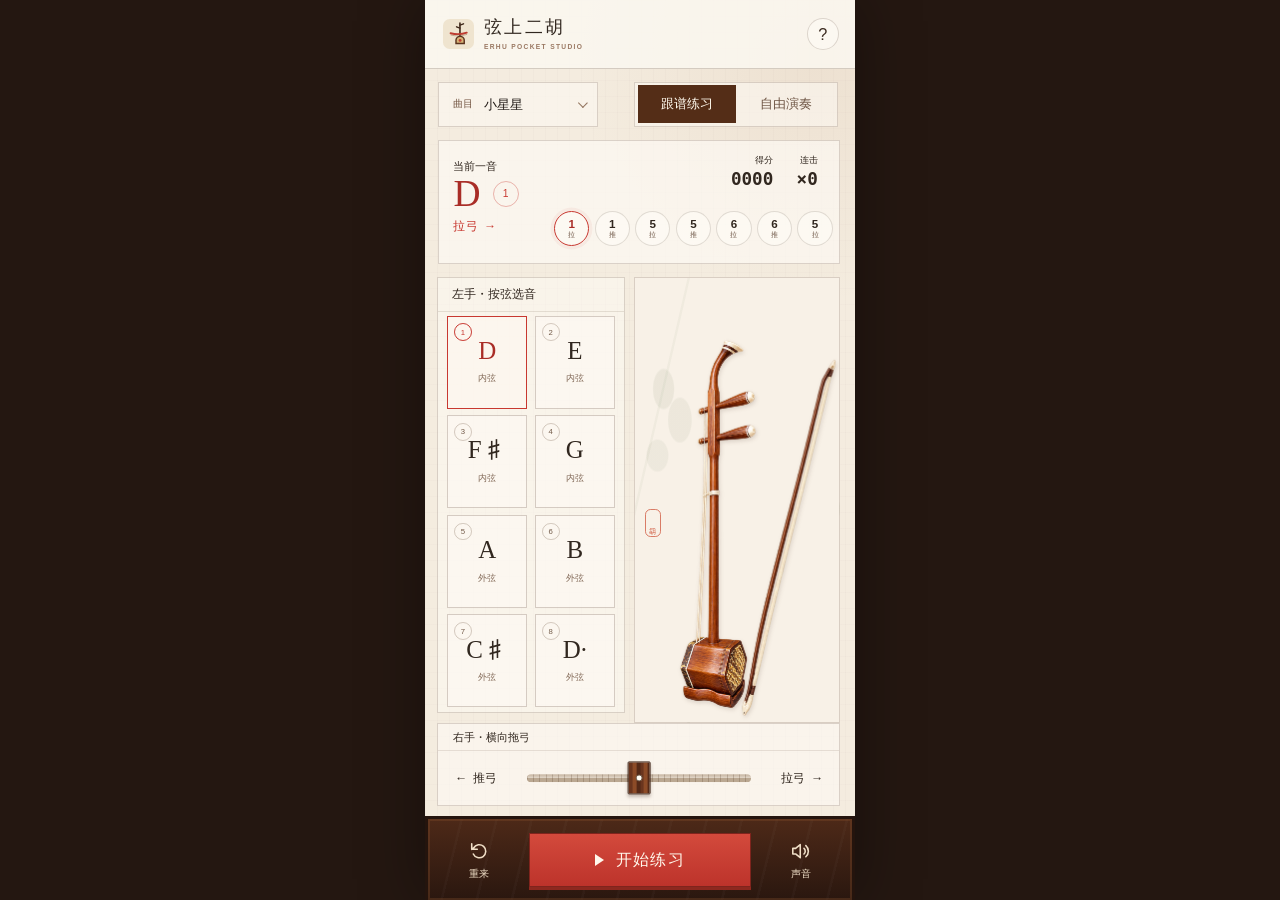
==== commit 116648d2: "部署 v11 一屏布局与推拉动画" ====
--- a/index.html
+++ b/index.html
@@ -2,14 +2,14 @@
 <html lang="zh-CN">
   <head>
     <meta charset="UTF-8" />
-    <meta name="viewport" content="width=device-width, initial-scale=1, viewport-fit=cover" />
+    <meta name="viewport" content="width=device-width, initial-scale=1" />
     <meta name="theme-color" content="#f4ecdf" />
     <meta name="apple-mobile-web-app-capable" content="yes" />
     <meta name="apple-mobile-web-app-status-bar-style" content="default" />
     <meta name="description" content="弦上二胡手机练功房" />
     <link rel="manifest" href="./manifest.webmanifest" />
     <link rel="icon" href="./icon.svg" type="image/svg+xml" />
-    <link rel="stylesheet" href="./styles.css?v=10" />
+    <link rel="stylesheet" href="./styles.css?v=11" />
     <title>弦上二胡 · Erhu Pocket Studio</title>
   </head>
   <body>
@@ -66,7 +66,8 @@
           </div>
           <div class="instrument-spacer" aria-hidden="true"></div>
           <div class="instrument-art" aria-hidden="true">
-            <img class="erhu-image" src="./erhu-panel.png?v=10" alt="" />
+            <span class="erhu-seal">二胡</span>
+            <img class="erhu-image" src="./erhu-instrument.png?v=11" alt="" />
           </div>
         </section>
 
@@ -130,6 +131,6 @@
       </div>
     </dialog>
 
-    <script type="module" src="./game.js?v=10"></script>
+    <script type="module" src="./game.js?v=11"></script>
   </body>
 </html>
--- a/styles.css
+++ b/styles.css
@@ -19,11 +19,12 @@
 html,
 body {
   min-width: 320px;
-  min-height: 100%;
+  width: 100%;
+  height: 100%;
   margin: 0;
-  overflow-x: hidden;
-  overflow-y: auto;
+  overflow: hidden;
   background: #241711;
+  overscroll-behavior: none;
   -webkit-text-size-adjust: 100%;
   -webkit-tap-highlight-color: transparent;
 }
@@ -40,8 +41,8 @@
   display: grid;
   grid-template-rows: 142fr 1529fr 172fr;
   width: min(100vw, 430px);
-  height: auto;
-  aspect-ratio: 853 / 1843;
+  height: var(--app-height, 100dvh);
+  min-height: 0;
   overflow: hidden;
   background:
     radial-gradient(circle at 91% 7%, rgba(169, 112, 68, 0.09), transparent 26%),
@@ -186,8 +187,56 @@
 }
 
 .instrument-spacer { grid-column: 2; }
-.instrument-art { grid-column: 3; min-width: 0; min-height: 0; overflow: hidden; border: 1px solid var(--line); background: #f8f1e7; }
-.erhu-image { display: block; width: 100%; height: 100%; object-fit: contain; object-position: center; }
+.instrument-art {
+  position: relative;
+  grid-column: 3;
+  min-width: 0;
+  min-height: 0;
+  overflow: hidden;
+  border: 1px solid var(--line);
+  background:
+    radial-gradient(ellipse at 14% 25%, rgba(104, 119, 82, 0.09) 0 4%, transparent 4.5%),
+    radial-gradient(ellipse at 22% 32%, rgba(104, 119, 82, 0.08) 0 5%, transparent 5.5%),
+    radial-gradient(ellipse at 11% 40%, rgba(104, 119, 82, 0.07) 0 4%, transparent 4.5%),
+    linear-gradient(103deg, transparent 0 17%, rgba(104, 119, 82, 0.055) 17.3% 17.8%, transparent 18.1%),
+    #f8f1e7;
+}
+
+.erhu-image {
+  position: relative;
+  z-index: 2;
+  display: block;
+  width: 100%;
+  height: 100%;
+  object-fit: contain;
+  object-position: center bottom;
+  filter: drop-shadow(0.35cqw 0.55cqw 0.45cqw rgba(64, 37, 23, 0.16));
+  transform: translate3d(var(--erhu-x, 0px), var(--erhu-y, 0px), 0) rotate(var(--erhu-rotate, 0deg));
+  transform-origin: 48% 88%;
+  transition: transform 70ms linear, filter 120ms ease;
+  will-change: transform;
+}
+
+.erhu-seal {
+  position: absolute;
+  z-index: 3;
+  top: 52%;
+  left: 4.8%;
+  display: grid;
+  place-items: center;
+  width: 3.8cqw;
+  height: 6.5cqw;
+  border: 1.5px solid rgba(205, 79, 53, 0.72);
+  border-radius: 1.3cqw;
+  color: rgba(205, 79, 53, 0.82);
+  font-size: 1.55cqw;
+  line-height: 1.05;
+  writing-mode: vertical-rl;
+}
+
+body[data-bowing] .erhu-image {
+  filter: drop-shadow(0.45cqw 0.75cqw 0.65cqw rgba(64, 37, 23, 0.23));
+}
 
 .stage-heading { display: flex; align-items: center; padding: 0 3.2cqw; border-bottom: 1px solid rgba(79, 55, 37, 0.13); font-size: 2.85cqw; }
 .pitch-grid { display: grid; grid-template-columns: repeat(2, minmax(0, 1fr)); grid-template-rows: repeat(4, minmax(0, 1fr)); gap: 1.65% 4.6%; min-height: 0; padding: 2.1% 4.8% 2.4%; }
@@ -275,6 +324,14 @@
   .pitch-grid { gap: 1.4% 3.8%; padding-inline: 4%; }
 }
 
+@media (max-height: 720px) {
+  .brand p { display: none; }
+  .brand h1 { font-size: 4.05cqw; }
+  .current-block p,
+  .stats span { font-size: 2.05cqw; }
+  .pitch-key small { margin-top: 1.2cqw; }
+}
+
 @media (prefers-reduced-motion: reduce) {
   *, *::before, *::after { animation-duration: 0.01ms !important; transition-duration: 0.01ms !important; }
 }
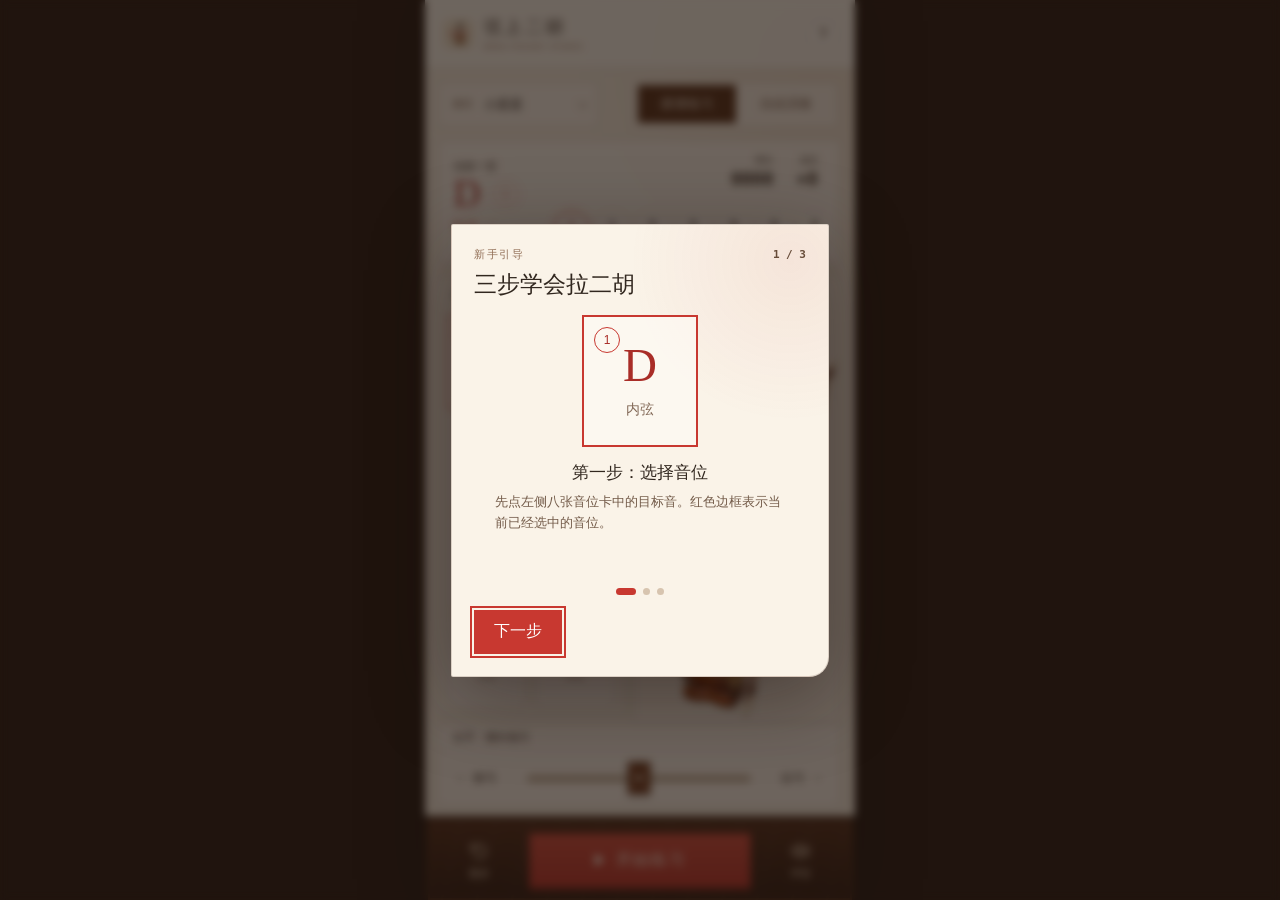
==== commit ab3f4c34: "部署 v12 三步新手引导" ====
--- a/index.html
+++ b/index.html
@@ -9,7 +9,7 @@
     <meta name="description" content="弦上二胡手机练功房" />
     <link rel="manifest" href="./manifest.webmanifest" />
     <link rel="icon" href="./icon.svg" type="image/svg+xml" />
-    <link rel="stylesheet" href="./styles.css?v=11" />
+    <link rel="stylesheet" href="./styles.css?v=12" />
     <title>弦上二胡 · Erhu Pocket Studio</title>
   </head>
   <body>
@@ -67,7 +67,7 @@
           <div class="instrument-spacer" aria-hidden="true"></div>
           <div class="instrument-art" aria-hidden="true">
             <span class="erhu-seal">二胡</span>
-            <img class="erhu-image" src="./erhu-instrument.png?v=11" alt="" />
+            <img class="erhu-image" src="./erhu-instrument.png?v=12" alt="" />
           </div>
         </section>
 
@@ -106,15 +106,45 @@
       </footer>
     </div>
 
-    <dialog id="guideDialog" class="paper-dialog">
-      <p>三步上手</p>
-      <h2>一只手选音，一只手拉弓</h2>
-      <ol>
-        <li><b>点音位</b><span>先从八张音位卡里选音。</span></li>
-        <li><b>看弓向</b><span>看当前音提示向左推或向右拉。</span></li>
-        <li><b>横向拖动</b><span>在弓区按住并横向滑动。</span></li>
-      </ol>
-      <button id="enterButton" class="dialog-button" type="button">进入练功房</button>
+    <dialog id="guideDialog" class="paper-dialog onboarding-dialog" aria-labelledby="guideTitle">
+      <div class="guide-topline">
+        <span>新手引导</span>
+        <b id="guideCounter">1 / 3</b>
+      </div>
+      <h2 id="guideTitle">三步学会拉二胡</h2>
+
+      <div class="guide-pages">
+        <section class="guide-page active" data-guide-step="0">
+          <div class="guide-demo pitch-demo" aria-hidden="true">
+            <span>1</span><strong>D</strong><small>内弦</small>
+          </div>
+          <h3>第一步：选择音位</h3>
+          <p>先点左侧八张音位卡中的目标音。红色边框表示当前已经选中的音位。</p>
+        </section>
+
+        <section class="guide-page" data-guide-step="1" hidden>
+          <div class="guide-demo cue-demo" aria-hidden="true">
+            <strong>D</strong><span>1</span><b>拉弓 →</b>
+          </div>
+          <h3>第二步：看准提示</h3>
+          <p>上方会显示当前音和弓向。箭头向右是拉弓，箭头向左是推弓。</p>
+        </section>
+
+        <section class="guide-page" data-guide-step="2" hidden>
+          <div class="guide-demo bow-demo" aria-hidden="true">
+            <span>← 推弓</span><i></i><b></b><span>拉弓 →</span>
+          </div>
+          <h3>第三步：按住横向拖弓</h3>
+          <p>在底部弓区按住木质滑块并左右拖动。方向和音位都正确，乐谱才会前进。</p>
+        </section>
+      </div>
+
+      <div id="guideDots" class="guide-dots" aria-hidden="true"><i class="active"></i><i></i><i></i></div>
+      <div class="guide-actions">
+        <button id="guideBackButton" class="guide-back" type="button" hidden>上一步</button>
+        <button id="guideNextButton" class="dialog-button" type="button">下一步</button>
+        <button id="enterButton" class="dialog-button" type="button" hidden>开始体验</button>
+      </div>
     </dialog>
 
     <dialog id="resultDialog" class="paper-dialog result-dialog">
@@ -131,6 +161,6 @@
       </div>
     </dialog>
 
-    <script type="module" src="./game.js?v=11"></script>
+    <script type="module" src="./game.js?v=12"></script>
   </body>
 </html>
--- a/styles.css
+++ b/styles.css
@@ -312,6 +312,53 @@
 .paper-dialog li b { display: inline-block; min-width: 65px; color: #3d2d23; }
 .dialog-button { min-height: 44px; padding: 0 20px; border: 0; color: white; background: var(--red); font-weight: 700; }
 .paper-dialog > .dialog-button { width: 100%; }
+
+[hidden] { display: none !important; }
+
+.onboarding-dialog {
+  width: min(calc(100% - 24px), 378px);
+  max-height: calc(var(--app-height, 100dvh) - 24px);
+  padding: 22px;
+  overflow: hidden;
+  border-radius: 2px 2px 20px 2px;
+  background:
+    radial-gradient(circle at 90% 8%, rgba(195, 59, 48, 0.08), transparent 30%),
+    #faf3e8;
+}
+
+.guide-topline { display: flex; align-items: center; justify-content: space-between; color: #916e56; font-family: sans-serif; font-size: 11px; font-weight: 700; letter-spacing: 0.14em; }
+.guide-topline b { color: #674c39; font-family: ui-monospace, monospace; letter-spacing: 0; }
+.onboarding-dialog h2 { margin: 7px 0 15px; font-size: 23px; }
+.guide-pages { min-height: 258px; }
+.guide-page { text-align: center; animation: guidePageIn 180ms ease both; }
+.guide-page h3 { margin: 14px 0 7px; font-size: 17px; }
+.guide-page p { max-width: 290px; margin: 0 auto; color: #735b49; font-family: sans-serif; font-size: 13px; line-height: 1.65; text-align: left; }
+
+.guide-demo { height: 132px; margin: 0 auto; border: 1px solid rgba(77, 53, 35, 0.16); background: rgba(255, 252, 246, 0.58); }
+.pitch-demo { position: relative; display: grid; place-items: center; align-content: center; width: 116px; border: 2px solid var(--red); color: var(--red-dark); }
+.pitch-demo > span { position: absolute; top: 10px; left: 10px; display: grid; place-items: center; width: 26px; height: 26px; border: 1px solid var(--red); border-radius: 50%; font-family: sans-serif; font-size: 12px; }
+.pitch-demo strong { font-family: Georgia, serif; font-size: 47px; font-weight: 400; line-height: 1; }
+.pitch-demo small { margin-top: 12px; color: #806755; font-size: 14px; }
+
+.cue-demo { display: grid; grid-template-columns: auto auto; place-content: center; align-items: center; width: 220px; column-gap: 14px; }
+.cue-demo strong { color: var(--red-dark); font-family: Georgia, serif; font-size: 55px; font-weight: 400; line-height: 1; }
+.cue-demo span { display: grid; place-items: center; width: 38px; height: 38px; border: 1px solid rgba(195, 59, 48, 0.4); border-radius: 50%; color: var(--red); font-family: sans-serif; }
+.cue-demo b { grid-column: 1 / 3; margin-top: 9px; color: var(--red); font-family: sans-serif; font-size: 17px; letter-spacing: 0.08em; }
+
+.bow-demo { position: relative; display: flex; align-items: center; justify-content: space-between; width: 100%; padding: 0 13px; }
+.bow-demo span { position: relative; z-index: 2; color: #4b3729; font-size: 14px; }
+.bow-demo i { position: absolute; top: 50%; right: 24%; left: 24%; height: 11px; border-radius: 8px; background: repeating-linear-gradient(90deg, #b7a693 0 1px, #e1d6ca 1px 9px); transform: translateY(-50%); }
+.bow-demo b { position: absolute; z-index: 2; top: 50%; left: 50%; width: 34px; height: 54px; border: 1px solid #3e2418; border-radius: 3px; background: repeating-linear-gradient(90deg, #6a351e 0 6px, #8c4b27 6px 12px, #542917 12px 18px); box-shadow: 0 4px 6px rgba(55, 33, 21, 0.24); transform: translate(-50%, -50%); }
+.bow-demo b::after { position: absolute; top: 50%; left: 50%; width: 11px; height: 11px; border: 1px solid #6f5a49; border-radius: 50%; content: ""; background: #fffdf5; transform: translate(-50%, -50%); }
+
+.guide-dots { display: flex; justify-content: center; gap: 7px; margin: 15px 0; }
+.guide-dots i { width: 7px; height: 7px; border-radius: 50%; background: #d7c4af; transition: width 160ms ease, background 160ms ease; }
+.guide-dots i.active { width: 20px; border-radius: 999px; background: var(--red); }
+.guide-actions { display: grid; grid-template-columns: auto minmax(130px, 1fr); justify-content: end; gap: 9px; }
+.guide-actions .dialog-button { width: 100%; }
+.guide-back { min-height: 44px; padding: 0 17px; border: 0; color: #725846; background: transparent; }
+
+@keyframes guidePageIn { from { opacity: 0; transform: translateX(7px); } }
 .result-stats { display: grid; grid-template-columns: repeat(3, 1fr); gap: 8px; margin: 18px 0; }
 .result-stats div { padding: 12px 4px; background: #efe1cf; text-align: center; }
 .result-stats span,
@@ -330,6 +377,12 @@
   .current-block p,
   .stats span { font-size: 2.05cqw; }
   .pitch-key small { margin-top: 1.2cqw; }
+  .onboarding-dialog { padding: 17px 19px; }
+  .onboarding-dialog h2 { margin-bottom: 10px; font-size: 20px; }
+  .guide-pages { min-height: 225px; }
+  .guide-demo { height: 106px; }
+  .guide-page h3 { margin-top: 10px; }
+  .guide-dots { margin: 10px 0; }
 }
 
 @media (prefers-reduced-motion: reduce) {
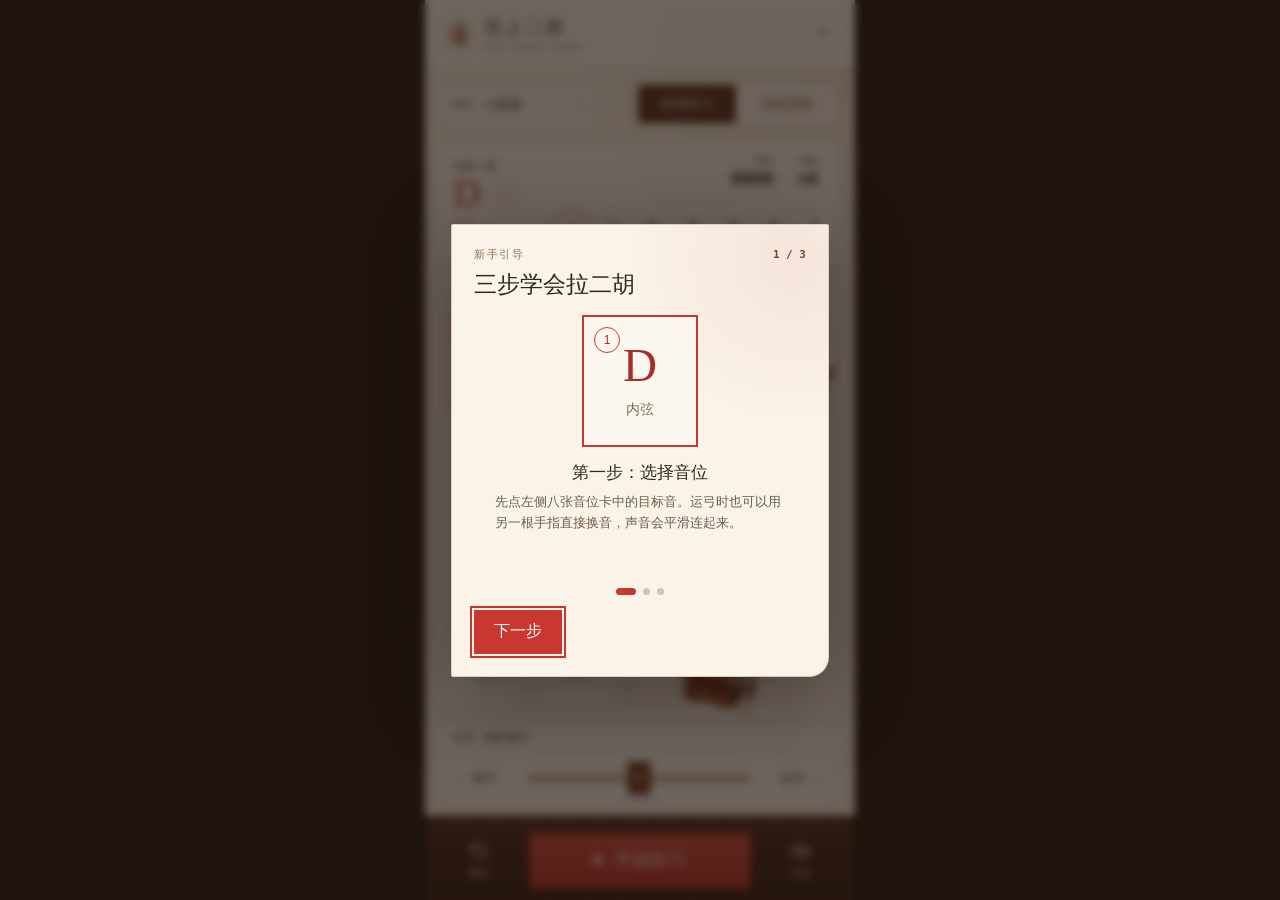
==== commit cc4fc2da: "部署 v13 连续换音" ====
--- a/index.html
+++ b/index.html
@@ -9,7 +9,7 @@
     <meta name="description" content="弦上二胡手机练功房" />
     <link rel="manifest" href="./manifest.webmanifest" />
     <link rel="icon" href="./icon.svg" type="image/svg+xml" />
-    <link rel="stylesheet" href="./styles.css?v=12" />
+    <link rel="stylesheet" href="./styles.css?v=13" />
     <title>弦上二胡 · Erhu Pocket Studio</title>
   </head>
   <body>
@@ -67,7 +67,7 @@
           <div class="instrument-spacer" aria-hidden="true"></div>
           <div class="instrument-art" aria-hidden="true">
             <span class="erhu-seal">二胡</span>
-            <img class="erhu-image" src="./erhu-instrument.png?v=12" alt="" />
+            <img class="erhu-image" src="./erhu-instrument.png?v=13" alt="" />
           </div>
         </section>
 
@@ -119,7 +119,7 @@
             <span>1</span><strong>D</strong><small>内弦</small>
           </div>
           <h3>第一步：选择音位</h3>
-          <p>先点左侧八张音位卡中的目标音。红色边框表示当前已经选中的音位。</p>
+          <p>先点左侧八张音位卡中的目标音。运弓时也可以用另一根手指直接换音，声音会平滑连起来。</p>
         </section>
 
         <section class="guide-page" data-guide-step="1" hidden>
@@ -135,7 +135,7 @@
             <span>← 推弓</span><i></i><b></b><span>拉弓 →</span>
           </div>
           <h3>第三步：按住横向拖弓</h3>
-          <p>在底部弓区按住木质滑块并左右拖动。方向和音位都正确，乐谱才会前进。</p>
+          <p>一根手指在底部持续拖弓，另一根手指点左侧音位即可连奏。方向和音位都正确，乐谱才会前进。</p>
         </section>
       </div>
 
@@ -161,6 +161,6 @@
       </div>
     </dialog>
 
-    <script type="module" src="./game.js?v=12"></script>
+    <script type="module" src="./game.js?v=13"></script>
   </body>
 </html>
--- a/styles.css
+++ b/styles.css
@@ -253,6 +253,7 @@
   border-radius: 0;
   color: var(--ink);
   background: rgba(255, 252, 247, 0.5);
+  touch-action: manipulation;
 }
 
 .pitch-key.active { border: 1.5px solid var(--red); color: var(--red-dark); background: rgba(255, 248, 241, 0.62); }
